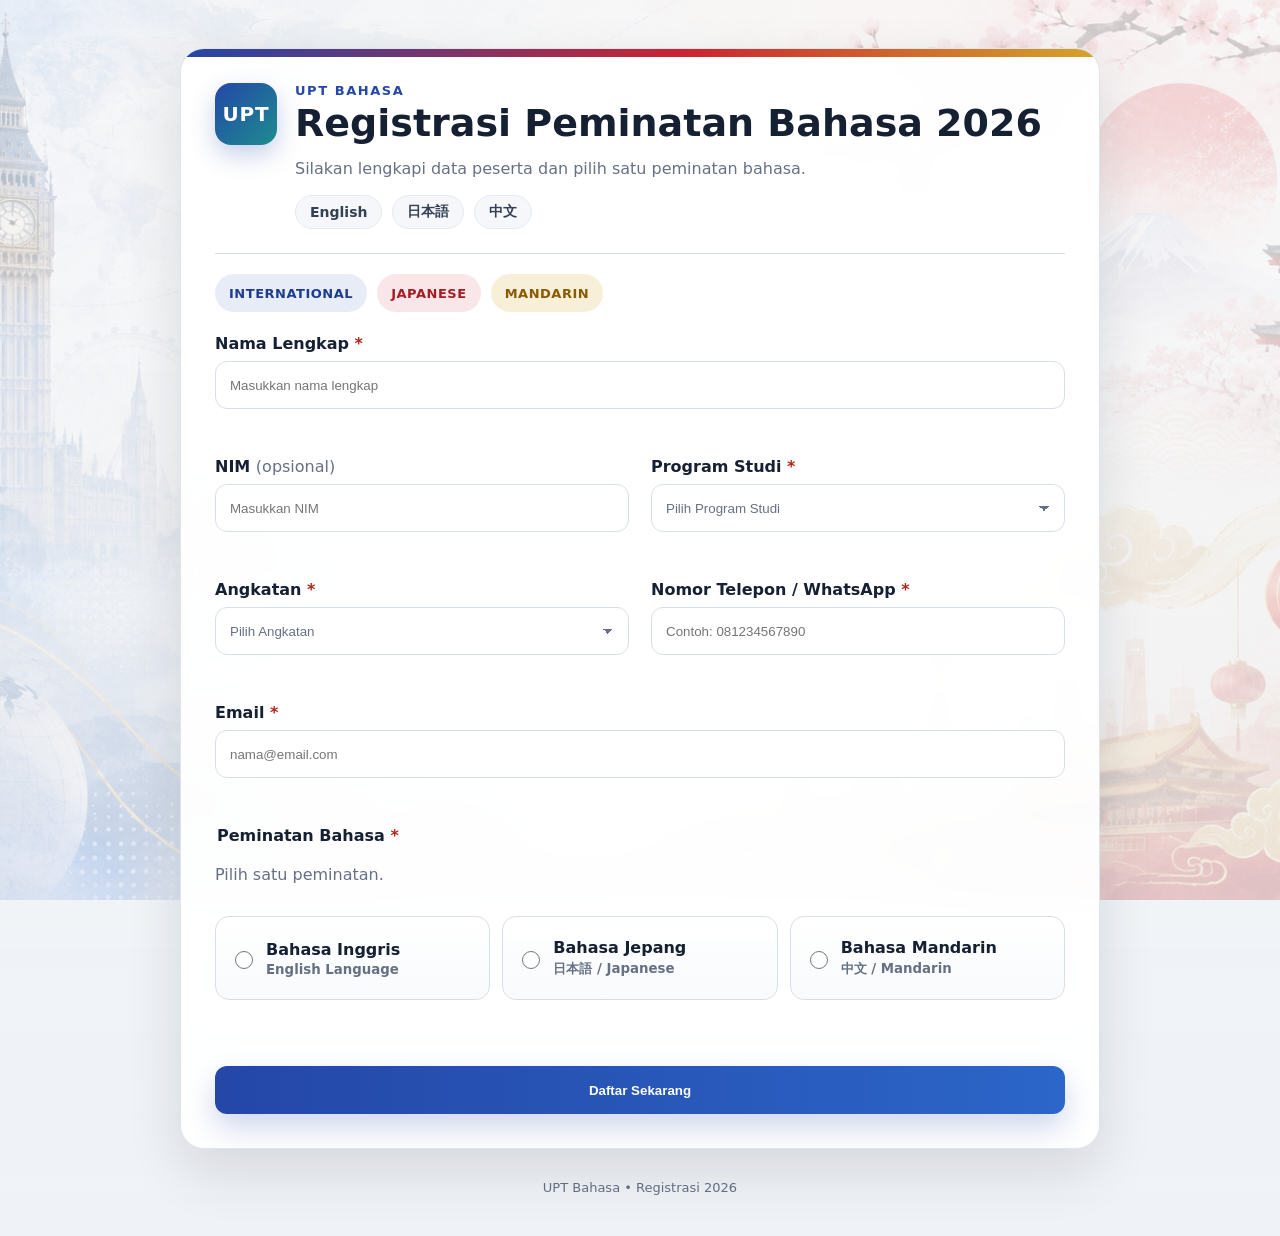
==== index.html @ 2e0dcf99 "Initial release: GLC UBP Karawang registration" ====
<!DOCTYPE html>
<html lang="id">
<head>
  <meta charset="UTF-8">
  <meta name="viewport" content="width=device-width, initial-scale=1.0">
  <meta name="description" content="Form Registrasi Peminatan Bahasa UPT Bahasa 2026">
  <title>Registrasi Peminatan Bahasa | UPT Bahasa 2026</title>
  <link rel="stylesheet" href="assets/css/style.css">
</head>
<body>
<main class="page-shell">
    <section class="registration-card">
      <header class="card-header">
        <div class="brand-mark">UPT</div>
        <div class="header-copy">
          <p class="eyebrow">UPT Bahasa</p>
          <h1>Registrasi Peminatan Bahasa 2026</h1>
          <p class="subtitle">
            Silakan lengkapi data peserta dan pilih satu peminatan bahasa.
          </p>

          <div class="culture-tags" aria-label="Pilihan bahasa">
            <span>English</span>
            <span>日本語</span>
            <span>中文</span>
          </div>
        </div>
      </header>

      <div class="hero-banner" aria-hidden="true">
        <div class="hero-pill hero-pill-blue">International</div>
        <div class="hero-pill hero-pill-red">Japanese</div>
        <div class="hero-pill hero-pill-gold">Mandarin</div>
      </div>

      <form id="registrationForm" novalidate>
        <div class="form-grid">
          <div class="form-group full">
            <label for="nama">Nama Lengkap <span class="required">*</span></label>
            <input
              type="text"
              id="nama"
              name="nama"
              autocomplete="name"
              placeholder="Masukkan nama lengkap"
              required
            >
            <small class="error-text" data-error-for="nama"></small>
          </div>

          <div class="form-group">
            <label for="nim">NIM <span class="optional">(opsional)</span></label>
            <input
              type="text"
              id="nim"
              name="nim"
              inputmode="numeric"
              autocomplete="off"
              placeholder="Masukkan NIM"
            >
            <small class="error-text" data-error-for="nim"></small>
          </div>

          <div class="form-group">
            <label for="prodi">Program Studi <span class="required">*</span></label>
            <select id="prodi" name="prodi" required>
              <option value="" selected disabled>Pilih Program Studi</option>
              <option value="Teknik Informatika">Teknik Informatika</option>
              <option value="Sistem Informasi">Sistem Informasi</option>
              <option value="Ilmu Hukum">Ilmu Hukum</option>
              <option value="Teknik Industri">Teknik Industri</option>
              <option value="Teknik Mesin">Teknik Mesin</option>
              <option value="Manajemen">Manajemen</option>
              <option value="Akuntansi">Akuntansi</option>
              <option value="Pendidikan Guru Sekolah Dasar">Pendidikan Guru Sekolah Dasar</option>
              <option value="Pendidikan Pancasila dan Kewarganegaraan">Pendidikan Pancasila dan Kewarganegaraan</option>
              <option value="Pendidikan Agama Islam">Pendidikan Agama Islam</option>
              <option value="Psikologi">Psikologi</option>
              <option value="Farmasi">Farmasi</option>
            </select>
            <small class="error-text" data-error-for="prodi"></small>
          </div>

          <div class="form-group">
            <label for="angkatan">Angkatan <span class="required">*</span></label>
            <select id="angkatan" name="angkatan" required>
              <option value="" selected disabled>Pilih Angkatan</option>
              <option value="2022">2022</option>
              <option value="2023">2023</option>
              <option value="2024">2024</option>
              <option value="2025">2025</option>
              <option value="2026">2026</option>
            </select>
            <small class="error-text" data-error-for="angkatan"></small>
          </div>

          <div class="form-group">
            <label for="telepon">Nomor Telepon / WhatsApp <span class="required">*</span></label>
            <input
              type="tel"
              id="telepon"
              name="telepon"
              autocomplete="tel"
              placeholder="Contoh: 081234567890"
              required
            >
            <small class="error-text" data-error-for="telepon"></small>
          </div>

          <div class="form-group full">
            <label for="email">Email <span class="required">*</span></label>
            <input
              type="email"
              id="email"
              name="email"
              autocomplete="email"
              placeholder="nama@email.com"
              required
            >
            <div id="campusEmailNote" class="campus-note" hidden>
              Untuk peserta angkatan 2022–2025, mohon menggunakan email kampus apabila tersedia. Ketentuan ini tidak memblokir registrasi.
            </div>
            <small class="error-text" data-error-for="email"></small>
          </div>

          <fieldset class="form-group full language-fieldset">
            <legend>Peminatan Bahasa <span class="required">*</span></legend>
            <p class="helper-text">Pilih satu peminatan.</p>

            <div class="language-options">
              <label class="language-option">
                <input type="radio" name="peminatan" value="Bahasa Inggris">
                <span>
                  <strong>Bahasa Inggris</strong>
                  <small>English Language</small>
                </span>
              </label>

              <label class="language-option">
                <input type="radio" name="peminatan" value="Bahasa Jepang">
                <span>
                  <strong>Bahasa Jepang</strong>
                  <small>日本語 / Japanese</small>
                </span>
              </label>

              <label class="language-option">
                <input type="radio" name="peminatan" value="Bahasa Mandarin">
                <span>
                  <strong>Bahasa Mandarin</strong>
                  <small>中文 / Mandarin</small>
                </span>
              </label>
            </div>

            <small class="error-text" data-error-for="peminatan"></small>
          </fieldset>
        </div>

        <div id="formMessage" class="form-message" role="status" aria-live="polite"></div>

        <button type="submit" id="submitButton" class="primary-button">
          Daftar Sekarang
        </button>
      </form>
    </section>

    <footer class="page-footer">
      <p>UPT Bahasa • Registrasi 2026</p>
    </footer>
  </main>

  <div id="successModal" class="modal-backdrop" hidden>
    <div class="modal-card" role="dialog" aria-modal="true" aria-labelledby="successTitle">
      <div class="success-icon">✓</div>
      <h2 id="successTitle">Registrasi Berhasil</h2>
      <p>
        Data registrasi Anda telah berhasil disimpan. Simpan ID registrasi berikut apabila diperlukan.
      </p>

      <dl class="summary-list">
        <div>
          <dt>ID Registrasi</dt>
          <dd id="summaryRegistrationId">-</dd>
        </div>
        <div>
          <dt>Nama</dt>
          <dd id="summaryNama">-</dd>
        </div>
        <div>
          <dt>Angkatan</dt>
          <dd id="summaryAngkatan">-</dd>
        </div>
        <div>
          <dt>Peminatan</dt>
          <dd id="summaryPeminatan">-</dd>
        </div>
      </dl>

      <button type="button" id="closeModalButton" class="secondary-button">Tutup</button>
    </div>
  </div>

  <script src="assets/js/config.js"></script>
  <script src="assets/js/validation.js"></script>
  <script src="assets/js/api.js"></script>
  <script src="assets/js/main.js"></script>
</body>
</html>
---- assets/css/style.css ----
:root {
  --bg: #f4f6f8;
  --surface: rgba(255, 255, 255, 0.94);
  --surface-soft: #f8fafc;
  --text: #162033;
  --muted: #667085;
  --border: #d8dee8;
  --primary: #2447a8;
  --primary-dark: #18357f;
  --danger: #b42318;
  --danger-soft: #fff1f0;
  --success: #067647;
  --success-soft: #ecfdf3;
  --warning: #8a4b08;
  --warning-soft: #fff7e8;
  --shadow: 0 22px 55px rgba(16, 24, 40, 0.12);
}

* {
  box-sizing: border-box;
}

html {
  font-family: Inter, ui-sans-serif, system-ui, -apple-system, BlinkMacSystemFont, "Segoe UI", sans-serif;
  color: var(--text);
  background: var(--bg);
}

body {
  position: relative;
  margin: 0;
  min-height: 100vh;
  overflow-x: hidden;
  background:
    linear-gradient(rgba(247, 249, 252, 0.72), rgba(237, 241, 246, 0.78)),
    url("../images/background-upt-bahasa-cultural.png") center top / cover no-repeat fixed;
}

.bg-decor,
.bg-grid {
  position: fixed;
  inset: auto;
  pointer-events: none;
  z-index: 0;
}

.bg-japan {
  top: 72px;
  left: -120px;
  width: 360px;
  height: 360px;
  border-radius: 50%;
  background:
    radial-gradient(circle at 50% 50%, rgba(193, 18, 31, 0.15) 0 26%, transparent 27%),
    radial-gradient(circle at 40% 40%, rgba(255, 183, 197, 0.42) 0 6px, transparent 7px),
    radial-gradient(circle at 60% 28%, rgba(255, 183, 197, 0.42) 0 7px, transparent 8px),
    radial-gradient(circle at 67% 45%, rgba(255, 183, 197, 0.35) 0 5px, transparent 6px),
    radial-gradient(circle at 30% 65%, rgba(255, 183, 197, 0.3) 0 7px, transparent 8px),
    linear-gradient(180deg, rgba(230, 236, 245, 0.55), rgba(230, 236, 245, 0.02));
  filter: blur(0.2px);
}

.bg-uk {
  top: 110px;
  right: -90px;
  width: 320px;
  height: 240px;
  border-radius: 26px;
  background:
    linear-gradient(0deg, rgba(255,255,255,0.42), rgba(255,255,255,0.42)),
    linear-gradient(90deg, transparent 42%, rgba(20, 52, 153, 0.16) 42% 58%, transparent 58%),
    linear-gradient(transparent 42%, rgba(20, 52, 153, 0.16) 42% 58%, transparent 58%),
    linear-gradient(90deg, transparent 46%, rgba(200, 16, 46, 0.18) 46% 54%, transparent 54%),
    linear-gradient(transparent 46%, rgba(200, 16, 46, 0.18) 46% 54%, transparent 54%);
  transform: rotate(-10deg);
  opacity: 0.95;
}

.bg-mandarin {
  right: 40px;
  bottom: 90px;
  width: 270px;
  height: 270px;
  border-radius: 50%;
  background:
    radial-gradient(circle at 50% 30%, rgba(255, 202, 40, 0.28) 0 16%, transparent 17%),
    radial-gradient(circle at 50% 50%, rgba(176, 0, 32, 0.12) 0 51%, transparent 52%),
    radial-gradient(circle at 50% 75%, rgba(255, 202, 40, 0.22) 0 10%, transparent 11%),
    linear-gradient(180deg, rgba(176, 0, 32, 0.04), rgba(176, 0, 32, 0.16));
  box-shadow:
    inset 0 0 0 2px rgba(255, 202, 40, 0.18),
    0 18px 60px rgba(176, 0, 32, 0.08);
}

.bg-grid {
  inset: 0;
  background-image:
    linear-gradient(rgba(22, 32, 51, 0.03) 1px, transparent 1px),
    linear-gradient(90deg, rgba(22, 32, 51, 0.03) 1px, transparent 1px);
  background-size: 28px 28px;
  mask-image: linear-gradient(180deg, rgba(0,0,0,0.18), transparent 85%);
}

.page-shell {
  position: relative;
  z-index: 1;
  width: min(100% - 32px, 920px);
  margin: 0 auto;
  padding: 48px 0 28px;
}

.registration-card {
  position: relative;
  overflow: hidden;
  background: var(--surface);
  border: 1px solid rgba(216, 222, 232, 0.82);
  border-radius: 24px;
  padding: 34px;
  box-shadow: var(--shadow);
  backdrop-filter: blur(10px);
}

.registration-card::before {
  content: "";
  position: absolute;
  inset: 0 0 auto 0;
  height: 8px;
  background: linear-gradient(90deg, #2246a7 0%, #cb2431 55%, #d4a528 100%);
}

.card-header {
  display: flex;
  gap: 18px;
  align-items: flex-start;
  padding-bottom: 24px;
  margin-bottom: 20px;
  border-bottom: 1px solid var(--border);
}

.brand-mark {
  flex: 0 0 auto;
  width: 62px;
  height: 62px;
  border-radius: 16px;
  display: grid;
  place-items: center;
  background: linear-gradient(135deg, #2447a8, #1d8c8f);
  color: white;
  font-size: 20px;
  font-weight: 800;
  letter-spacing: 0.04em;
  box-shadow: 0 10px 24px rgba(36, 71, 168, 0.25);
}

.header-copy {
  flex: 1 1 auto;
}

.eyebrow {
  margin: 0 0 4px;
  color: var(--primary);
  font-size: 13px;
  font-weight: 800;
  text-transform: uppercase;
  letter-spacing: 0.12em;
}

h1 {
  margin: 0;
  font-size: clamp(26px, 4vw, 38px);
  line-height: 1.15;
}

.subtitle {
  margin: 10px 0 0;
  color: var(--muted);
  line-height: 1.6;
}

.culture-tags {
  display: flex;
  flex-wrap: wrap;
  gap: 10px;
  margin-top: 14px;
}

.culture-tags span {
  display: inline-flex;
  align-items: center;
  min-height: 34px;
  padding: 0 14px;
  border-radius: 999px;
  background: #f5f7fb;
  border: 1px solid #e4e9f2;
  color: #344054;
  font-size: 14px;
  font-weight: 700;
}

.hero-banner {
  display: flex;
  flex-wrap: wrap;
  gap: 10px;
  padding: 0 0 22px;
}

.hero-pill {
  min-height: 38px;
  display: inline-flex;
  align-items: center;
  padding: 0 14px;
  border-radius: 999px;
  font-size: 13px;
  font-weight: 800;
  letter-spacing: 0.04em;
  text-transform: uppercase;
}

.hero-pill-blue {
  color: #1d3d8f;
  background: rgba(36, 71, 168, 0.1);
}

.hero-pill-red {
  color: #a61d24;
  background: rgba(193, 18, 31, 0.1);
}

.hero-pill-gold {
  color: #8a5a00;
  background: rgba(212, 165, 40, 0.18);
}

.form-grid {
  display: grid;
  grid-template-columns: repeat(2, minmax(0, 1fr));
  gap: 22px;
}

.form-group {
  display: flex;
  flex-direction: column;
  gap: 8px;
  min-width: 0;
}

.form-group.full {
  grid-column: 1 / -1;
}

label,
legend {
  font-weight: 700;
}

.required {
  color: var(--danger);
}

.optional {
  font-weight: 500;
  color: var(--muted);
}

input[type="text"],
input[type="number"],
input[type="tel"],
input[type="email"],
select {
  width: 100%;
  min-height: 48px;
  border: 1px solid var(--border);
  border-radius: 12px;
  padding: 0 14px;
  outline: none;
  background: rgba(255, 255, 255, 0.92);
  color: var(--text);
  transition: border-color 0.18s ease, box-shadow 0.18s ease;
}

input:focus,
select:focus {
  border-color: var(--primary);
  box-shadow: 0 0 0 4px rgba(36, 71, 168, 0.1);
}

input[aria-invalid="true"],
select[aria-invalid="true"] {
  border-color: var(--danger);
}

select {
  appearance: none;
  cursor: pointer;
  padding-right: 42px;
  background-image:
    linear-gradient(45deg, transparent 50%, #667085 50%),
    linear-gradient(135deg, #667085 50%, transparent 50%);
  background-position:
    calc(100% - 20px) 21px,
    calc(100% - 15px) 21px;
  background-size: 5px 5px, 5px 5px;
  background-repeat: no-repeat;
}

select:invalid {
  color: var(--muted);
}

select option {
  color: var(--text);
}

.helper-text {
  color: var(--muted);
  line-height: 1.45;
}

.error-text {
  min-height: 18px;
  color: var(--danger);
  font-size: 13px;
}

.campus-note {
  border: 1px solid #f3d39a;
  background: var(--warning-soft);
  color: var(--warning);
  border-radius: 10px;
  padding: 10px 12px;
  font-size: 14px;
  line-height: 1.5;
}

.language-fieldset {
  margin: 0;
  padding: 0;
  border: 0;
}

.language-fieldset legend {
  margin-bottom: 2px;
}

.language-options {
  display: grid;
  grid-template-columns: repeat(3, minmax(0, 1fr));
  gap: 12px;
  margin-top: 6px;
}

.language-option {
  position: relative;
  display: flex;
  gap: 10px;
  align-items: center;
  min-height: 84px;
  padding: 14px;
  border: 1px solid var(--border);
  border-radius: 14px;
  cursor: pointer;
  background:
    linear-gradient(180deg, rgba(255,255,255,0.88), rgba(248,250,252,0.95));
  transition: border-color 0.18s ease, background 0.18s ease, transform 0.18s ease, box-shadow 0.18s ease;
}

.language-option:hover {
  border-color: #9db0df;
  transform: translateY(-1px);
  box-shadow: 0 10px 24px rgba(16, 24, 40, 0.06);
}

.language-option:has(input:checked) {
  border-color: var(--primary);
  background: #eef3ff;
}

.language-option input {
  width: 18px;
  height: 18px;
  accent-color: var(--primary);
}

.language-option span {
  display: grid;
  gap: 3px;
}

.language-option small {
  color: var(--muted);
}

.form-message {
  margin-top: 22px;
  border-radius: 12px;
  padding: 0;
  line-height: 1.5;
}

.form-message.error,
.form-message.success {
  padding: 12px 14px;
}

.form-message.error {
  color: var(--danger);
  background: var(--danger-soft);
}

.form-message.success {
  color: var(--success);
  background: var(--success-soft);
}

.primary-button,
.secondary-button {
  min-height: 48px;
  border: 0;
  border-radius: 12px;
  padding: 0 20px;
  font-weight: 800;
  cursor: pointer;
}

.primary-button {
  width: 100%;
  margin-top: 18px;
  color: white;
  background: linear-gradient(90deg, #2447a8, #2b66c8);
  box-shadow: 0 14px 30px rgba(36, 71, 168, 0.22);
}

.primary-button:hover {
  background: linear-gradient(90deg, #18357f, #2557ad);
}

.primary-button:disabled {
  opacity: 0.7;
  cursor: wait;
}

.secondary-button {
  width: 100%;
  color: var(--primary);
  background: #eef3ff;
}

.page-footer {
  color: var(--muted);
  text-align: center;
  font-size: 13px;
  padding: 18px 0 0;
}

.modal-backdrop {
  position: fixed;
  inset: 0;
  z-index: 50;
  display: grid;
  place-items: center;
  padding: 24px;
  background: rgba(16, 24, 40, 0.58);
}

.modal-backdrop[hidden] {
  display: none;
}

.modal-card {
  width: min(100%, 460px);
  background: white;
  border-radius: 22px;
  padding: 30px;
  box-shadow: var(--shadow);
}

.success-icon {
  width: 54px;
  height: 54px;
  display: grid;
  place-items: center;
  border-radius: 50%;
  margin-bottom: 18px;
  background: var(--success-soft);
  color: var(--success);
  font-size: 28px;
  font-weight: 900;
}

.modal-card h2 {
  margin: 0 0 8px;
}

.modal-card p {
  margin: 0;
  color: var(--muted);
  line-height: 1.6;
}

.summary-list {
  margin: 22px 0;
  border-top: 1px solid var(--border);
  border-bottom: 1px solid var(--border);
}

.summary-list > div {
  display: flex;
  justify-content: space-between;
  gap: 18px;
  padding: 12px 0;
}

.summary-list > div + div {
  border-top: 1px solid var(--border);
}

.summary-list dt {
  color: var(--muted);
}

.summary-list dd {
  margin: 0;
  font-weight: 800;
  text-align: right;
}

@media (max-width: 720px) {
  .page-shell {
    width: min(100% - 20px, 920px);
    padding-top: 20px;
  }

  .registration-card {
    padding: 22px 18px;
    border-radius: 18px;
  }

  .card-header {
    flex-direction: column;
  }

  .form-grid {
    grid-template-columns: 1fr;
  }

  .form-group.full {
    grid-column: auto;
  }

  .language-options {
    grid-template-columns: 1fr;
  }

  .bg-japan,
  .bg-uk,
  .bg-mandarin {
    opacity: 0.6;
    transform: scale(0.8);
  }

  .bg-japan {
    left: -150px;
    top: 10px;
  }

  .bg-uk {
    right: -120px;
    top: 120px;
  }

  .bg-mandarin {
    right: -40px;
    bottom: 40px;
  }
}


/* Background v5: ilustrasi budaya sebagai layer utama. */
.bg-decor,
.bg-grid {
  display: none !important;
}

@media (max-width: 720px) {
  body {
    background:
      linear-gradient(rgba(247, 249, 252, 0.80), rgba(237, 241, 246, 0.84)),
      url("../images/background-upt-bahasa-cultural.png") center top / cover no-repeat;
  }
}
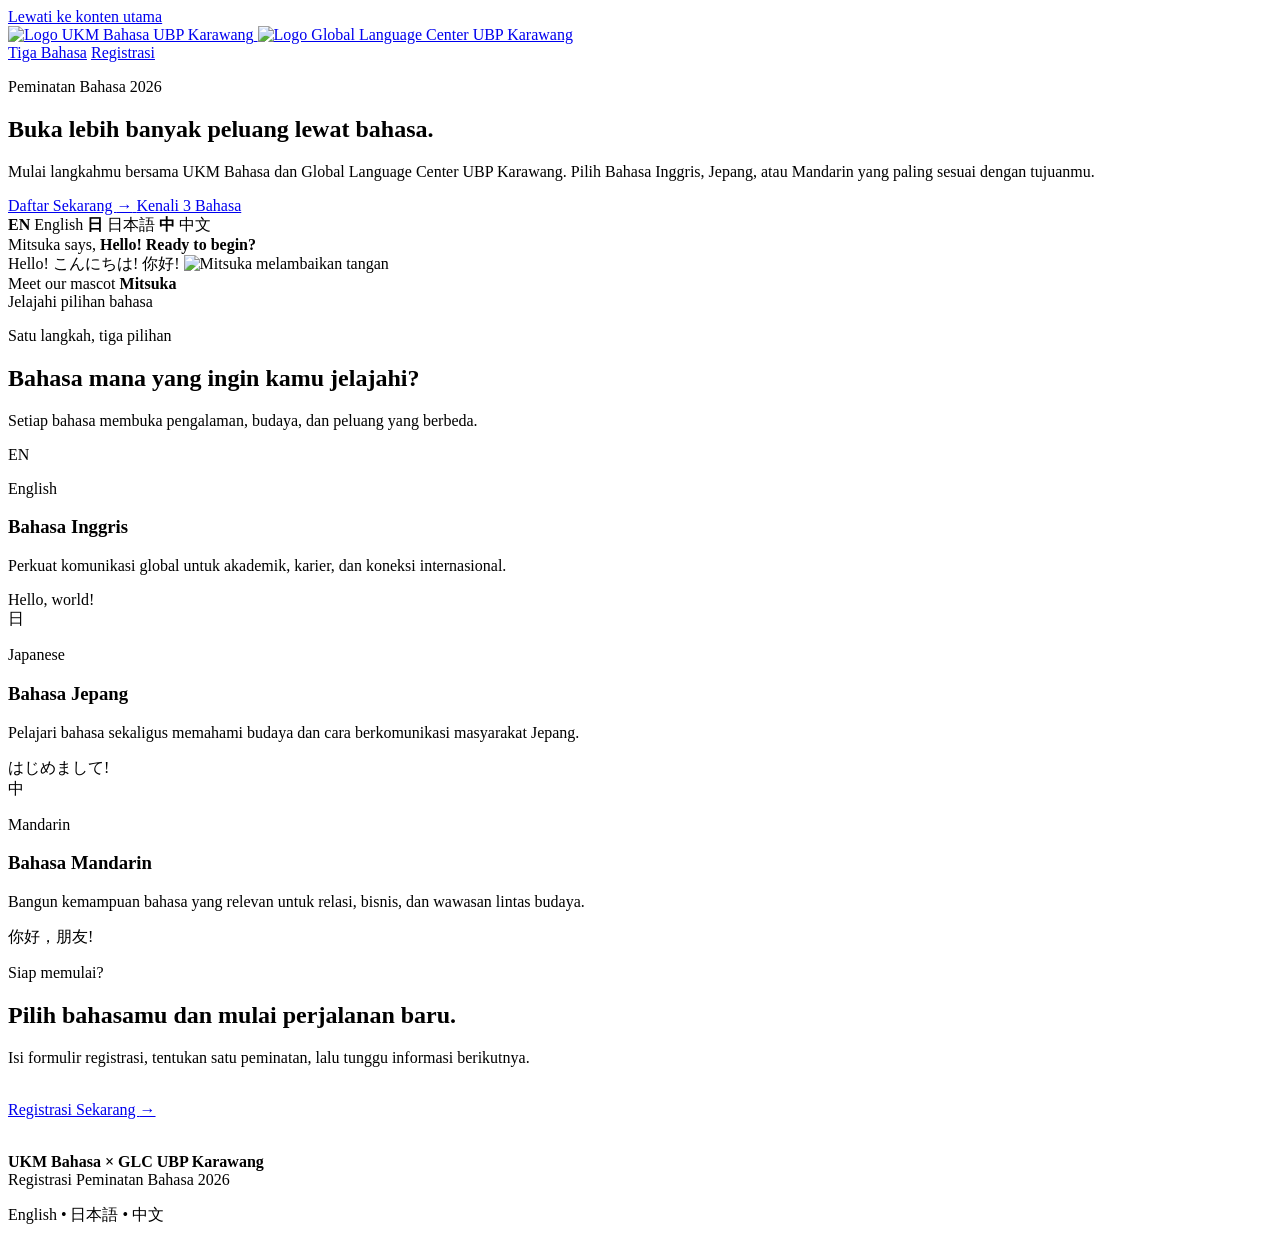
==== commit e92a2c7a: "Update index.html" ====
--- a/index.html
+++ b/index.html
@@ -3,207 +3,144 @@
 <head>
   <meta charset="UTF-8">
   <meta name="viewport" content="width=device-width, initial-scale=1.0">
-  <meta name="description" content="Form Registrasi Peminatan Bahasa UPT Bahasa 2026">
-  <title>Registrasi Peminatan Bahasa | UPT Bahasa 2026</title>
-  <link rel="stylesheet" href="assets/css/style.css">
+  <meta name="description" content="Pendaftaran peminatan Bahasa Inggris, Jepang, dan Mandarin bersama UKM Bahasa dan Global Language Center UBP Karawang.">
+  <meta name="theme-color" content="#173f92">
+  <title>GLC UBP Karawang | Jelajahi Dunia Lewat Bahasa</title>
+  <link rel="stylesheet" href="assets/css/landing.css">
 </head>
 <body>
-<main class="page-shell">
-    <section class="registration-card">
-      <header class="card-header">
-        <div class="brand-mark">UPT</div>
-        <div class="header-copy">
-          <p class="eyebrow">UPT Bahasa</p>
-          <h1>Registrasi Peminatan Bahasa 2026</h1>
-          <p class="subtitle">
-            Silakan lengkapi data peserta dan pilih satu peminatan bahasa.
-          </p>
+  <a class="skip-link" href="#mainContent">Lewati ke konten utama</a>
 
-          <div class="culture-tags" aria-label="Pilihan bahasa">
-            <span>English</span>
-            <span>日本語</span>
-            <span>中文</span>
+  <header class="site-header">
+    <a class="brand-lockup" href="index.html" aria-label="Beranda UKM Bahasa dan GLC UBP Karawang">
+      <img class="brand-logo brand-logo-ukm" src="assets/images/logo-ukm-bahasa.png" alt="Logo UKM Bahasa UBP Karawang">
+      <span class="brand-divider" aria-hidden="true"></span>
+      <img class="brand-logo brand-logo-glc" src="assets/images/logo-glc-ubp-karawang.png" alt="Logo Global Language Center UBP Karawang">
+    </a>
+
+    <nav class="site-nav" aria-label="Navigasi utama">
+      <a href="#bahasa">Tiga Bahasa</a>
+      <a class="nav-cta" href="registrasi.html">Registrasi</a>
+    </nav>
+  </header>
+
+  <main id="mainContent">
+    <section class="hero" aria-labelledby="heroTitle">
+      <div class="hero-copy reveal is-visible">
+        <p class="eyebrow">
+          <span class="eyebrow-dot" aria-hidden="true"></span>
+          Peminatan Bahasa 2026
+        </p>
+
+        <h1 id="heroTitle">
+          Buka lebih banyak peluang lewat <span>bahasa.</span>
+        </h1>
+
+        <p class="hero-description">
+          Mulai langkahmu bersama UKM Bahasa dan Global Language Center UBP Karawang.
+          Pilih Bahasa Inggris, Jepang, atau Mandarin yang paling sesuai dengan tujuanmu.
+        </p>
+
+        <div class="hero-actions">
+          <a class="button button-primary" href="registrasi.html">
+            Daftar Sekarang
+            <span aria-hidden="true">→</span>
+          </a>
+          <a class="button button-secondary" href="#bahasa">Kenali 3 Bahasa</a>
+        </div>
+
+        <div class="language-line" aria-label="Bahasa yang tersedia">
+          <span><b>EN</b> English</span>
+          <span><b>日</b> 日本語</span>
+          <span><b>中</b> 中文</span>
+        </div>
+      </div>
+
+      <div class="mascot-column reveal is-visible" aria-label="Mitsuka, maskot UKM Bahasa">
+        <div class="speech-card" aria-live="polite">
+          <span class="speech-kicker">Mitsuka says,</span>
+          <strong id="mascotGreeting">Hello! Ready to begin?</strong>
+        </div>
+
+        <div class="mascot-stage">
+          <div class="mascot-halo" aria-hidden="true"></div>
+          <span class="floating-word floating-word-en" aria-hidden="true">Hello!</span>
+          <span class="floating-word floating-word-jp" aria-hidden="true">こんにちは!</span>
+          <span class="floating-word floating-word-cn" aria-hidden="true">你好!</span>
+          <img class="mascot-image" src="assets/images/mitsuka-wave.png" alt="Mitsuka melambaikan tangan">
+          <div class="mascot-name">
+            <span>Meet our mascot</span>
+            <strong>Mitsuka</strong>
           </div>
         </div>
-      </header>
+      </div>
+    </section>
 
-      <div class="hero-banner" aria-hidden="true">
-        <div class="hero-pill hero-pill-blue">International</div>
-        <div class="hero-pill hero-pill-red">Japanese</div>
-        <div class="hero-pill hero-pill-gold">Mandarin</div>
+    <div class="scroll-hint" aria-hidden="true">
+      <span></span>
+      Jelajahi pilihan bahasa
+    </div>
+
+    <section class="language-section" id="bahasa" aria-labelledby="languageTitle">
+      <div class="section-heading reveal">
+        <p class="section-kicker">Satu langkah, tiga pilihan</p>
+        <h2 id="languageTitle">Bahasa mana yang ingin kamu jelajahi?</h2>
+        <p>Setiap bahasa membuka pengalaman, budaya, dan peluang yang berbeda.</p>
       </div>
 
-      <form id="registrationForm" novalidate>
-        <div class="form-grid">
-          <div class="form-group full">
-            <label for="nama">Nama Lengkap <span class="required">*</span></label>
-            <input
-              type="text"
-              id="nama"
-              name="nama"
-              autocomplete="name"
-              placeholder="Masukkan nama lengkap"
-              required
-            >
-            <small class="error-text" data-error-for="nama"></small>
-          </div>
+      <div class="language-grid">
+        <article class="language-card card-english reveal">
+          <div class="language-icon" aria-hidden="true">EN</div>
+          <p class="card-label">English</p>
+          <h3>Bahasa Inggris</h3>
+          <p>Perkuat komunikasi global untuk akademik, karier, dan koneksi internasional.</p>
+          <span class="card-script">Hello, world!</span>
+        </article>
 
-          <div class="form-group">
-            <label for="nim">NIM <span class="optional">(opsional)</span></label>
-            <input
-              type="text"
-              id="nim"
-              name="nim"
-              inputmode="numeric"
-              autocomplete="off"
-              placeholder="Masukkan NIM"
-            >
-            <small class="error-text" data-error-for="nim"></small>
-          </div>
+        <article class="language-card card-japanese reveal">
+          <div class="language-icon" aria-hidden="true">日</div>
+          <p class="card-label">Japanese</p>
+          <h3>Bahasa Jepang</h3>
+          <p>Pelajari bahasa sekaligus memahami budaya dan cara berkomunikasi masyarakat Jepang.</p>
+          <span class="card-script" lang="ja">はじめまして!</span>
+        </article>
 
-          <div class="form-group">
-            <label for="prodi">Program Studi <span class="required">*</span></label>
-            <select id="prodi" name="prodi" required>
-              <option value="" selected disabled>Pilih Program Studi</option>
-              <option value="Teknik Informatika">Teknik Informatika</option>
-              <option value="Sistem Informasi">Sistem Informasi</option>
-              <option value="Ilmu Hukum">Ilmu Hukum</option>
-              <option value="Teknik Industri">Teknik Industri</option>
-              <option value="Teknik Mesin">Teknik Mesin</option>
-              <option value="Manajemen">Manajemen</option>
-              <option value="Akuntansi">Akuntansi</option>
-              <option value="Pendidikan Guru Sekolah Dasar">Pendidikan Guru Sekolah Dasar</option>
-              <option value="Pendidikan Pancasila dan Kewarganegaraan">Pendidikan Pancasila dan Kewarganegaraan</option>
-              <option value="Pendidikan Agama Islam">Pendidikan Agama Islam</option>
-              <option value="Psikologi">Psikologi</option>
-              <option value="Farmasi">Farmasi</option>
-            </select>
-            <small class="error-text" data-error-for="prodi"></small>
-          </div>
-
-          <div class="form-group">
-            <label for="angkatan">Angkatan <span class="required">*</span></label>
-            <select id="angkatan" name="angkatan" required>
-              <option value="" selected disabled>Pilih Angkatan</option>
-              <option value="2022">2022</option>
-              <option value="2023">2023</option>
-              <option value="2024">2024</option>
-              <option value="2025">2025</option>
-              <option value="2026">2026</option>
-            </select>
-            <small class="error-text" data-error-for="angkatan"></small>
-          </div>
-
-          <div class="form-group">
-            <label for="telepon">Nomor Telepon / WhatsApp <span class="required">*</span></label>
-            <input
-              type="tel"
-              id="telepon"
-              name="telepon"
-              autocomplete="tel"
-              placeholder="Contoh: 081234567890"
-              required
-            >
-            <small class="error-text" data-error-for="telepon"></small>
-          </div>
-
-          <div class="form-group full">
-            <label for="email">Email <span class="required">*</span></label>
-            <input
-              type="email"
-              id="email"
-              name="email"
-              autocomplete="email"
-              placeholder="nama@email.com"
-              required
-            >
-            <div id="campusEmailNote" class="campus-note" hidden>
-              Untuk peserta angkatan 2022–2025, mohon menggunakan email kampus apabila tersedia. Ketentuan ini tidak memblokir registrasi.
-            </div>
-            <small class="error-text" data-error-for="email"></small>
-          </div>
-
-          <fieldset class="form-group full language-fieldset">
-            <legend>Peminatan Bahasa <span class="required">*</span></legend>
-            <p class="helper-text">Pilih satu peminatan.</p>
-
-            <div class="language-options">
-              <label class="language-option">
-                <input type="radio" name="peminatan" value="Bahasa Inggris">
-                <span>
-                  <strong>Bahasa Inggris</strong>
-                  <small>English Language</small>
-                </span>
-              </label>
-
-              <label class="language-option">
-                <input type="radio" name="peminatan" value="Bahasa Jepang">
-                <span>
-                  <strong>Bahasa Jepang</strong>
-                  <small>日本語 / Japanese</small>
-                </span>
-              </label>
-
-              <label class="language-option">
-                <input type="radio" name="peminatan" value="Bahasa Mandarin">
-                <span>
-                  <strong>Bahasa Mandarin</strong>
-                  <small>中文 / Mandarin</small>
-                </span>
-              </label>
-            </div>
-
-            <small class="error-text" data-error-for="peminatan"></small>
-          </fieldset>
-        </div>
-
-        <div id="formMessage" class="form-message" role="status" aria-live="polite"></div>
-
-        <button type="submit" id="submitButton" class="primary-button">
-          Daftar Sekarang
-        </button>
-      </form>
+        <article class="language-card card-mandarin reveal">
+          <div class="language-icon" aria-hidden="true">中</div>
+          <p class="card-label">Mandarin</p>
+          <h3>Bahasa Mandarin</h3>
+          <p>Bangun kemampuan bahasa yang relevan untuk relasi, bisnis, dan wawasan lintas budaya.</p>
+          <span class="card-script" lang="zh">你好，朋友!</span>
+        </article>
+      </div>
     </section>
 
-    <footer class="page-footer">
-      <p>UPT Bahasa • Registrasi 2026</p>
-    </footer>
+    <section class="cta-panel reveal" aria-labelledby="ctaTitle">
+      <div class="cta-copy">
+        <p class="section-kicker">Siap memulai?</p>
+        <h2 id="ctaTitle">Pilih bahasamu dan mulai perjalanan baru.</h2>
+        <p>Isi formulir registrasi, tentukan satu peminatan, lalu tunggu informasi berikutnya.</p>
+      </div>
+
+      <div class="cta-mascot" aria-hidden="true">
+        <img src="assets/images/mitsuka-blue-cheer.png" alt="">
+      </div>
+
+      <a class="button button-light" href="registrasi.html">
+        Registrasi Sekarang
+        <span aria-hidden="true">→</span>
+      </a>
+    </section>
   </main>
 
-  <div id="successModal" class="modal-backdrop" hidden>
-    <div class="modal-card" role="dialog" aria-modal="true" aria-labelledby="successTitle">
-      <div class="success-icon">✓</div>
-      <h2 id="successTitle">Registrasi Berhasil</h2>
-      <p>
-        Data registrasi Anda telah berhasil disimpan. Simpan ID registrasi berikut apabila diperlukan.
-      </p>
+  <footer class="site-footer">
+    <div class="footer-brand">
+      <img src="assets/images/logo-ukm-bahasa.png" alt="" aria-hidden="true">
+      <p><strong>UKM Bahasa × GLC UBP Karawang</strong><br>Registrasi Peminatan Bahasa 2026</p>
+    </div>
+    <p>English • 日本語 • 中文</p>
+  </footer>
 
-      <dl class="summary-list">
-        <div>
-          <dt>ID Registrasi</dt>
-          <dd id="summaryRegistrationId">-</dd>
-        </div>
-        <div>
-          <dt>Nama</dt>
-          <dd id="summaryNama">-</dd>
-        </div>
-        <div>
-          <dt>Angkatan</dt>
-          <dd id="summaryAngkatan">-</dd>
-        </div>
-        <div>
-          <dt>Peminatan</dt>
-          <dd id="summaryPeminatan">-</dd>
-        </div>
-      </dl>
-
-      <button type="button" id="closeModalButton" class="secondary-button">Tutup</button>
-    </div>
-  </div>
-
-  <script src="assets/js/config.js"></script>
-  <script src="assets/js/validation.js"></script>
-  <script src="assets/js/api.js"></script>
-  <script src="assets/js/main.js"></script>
+  <script src="assets/js/landing.js"></script>
 </body>
 </html>
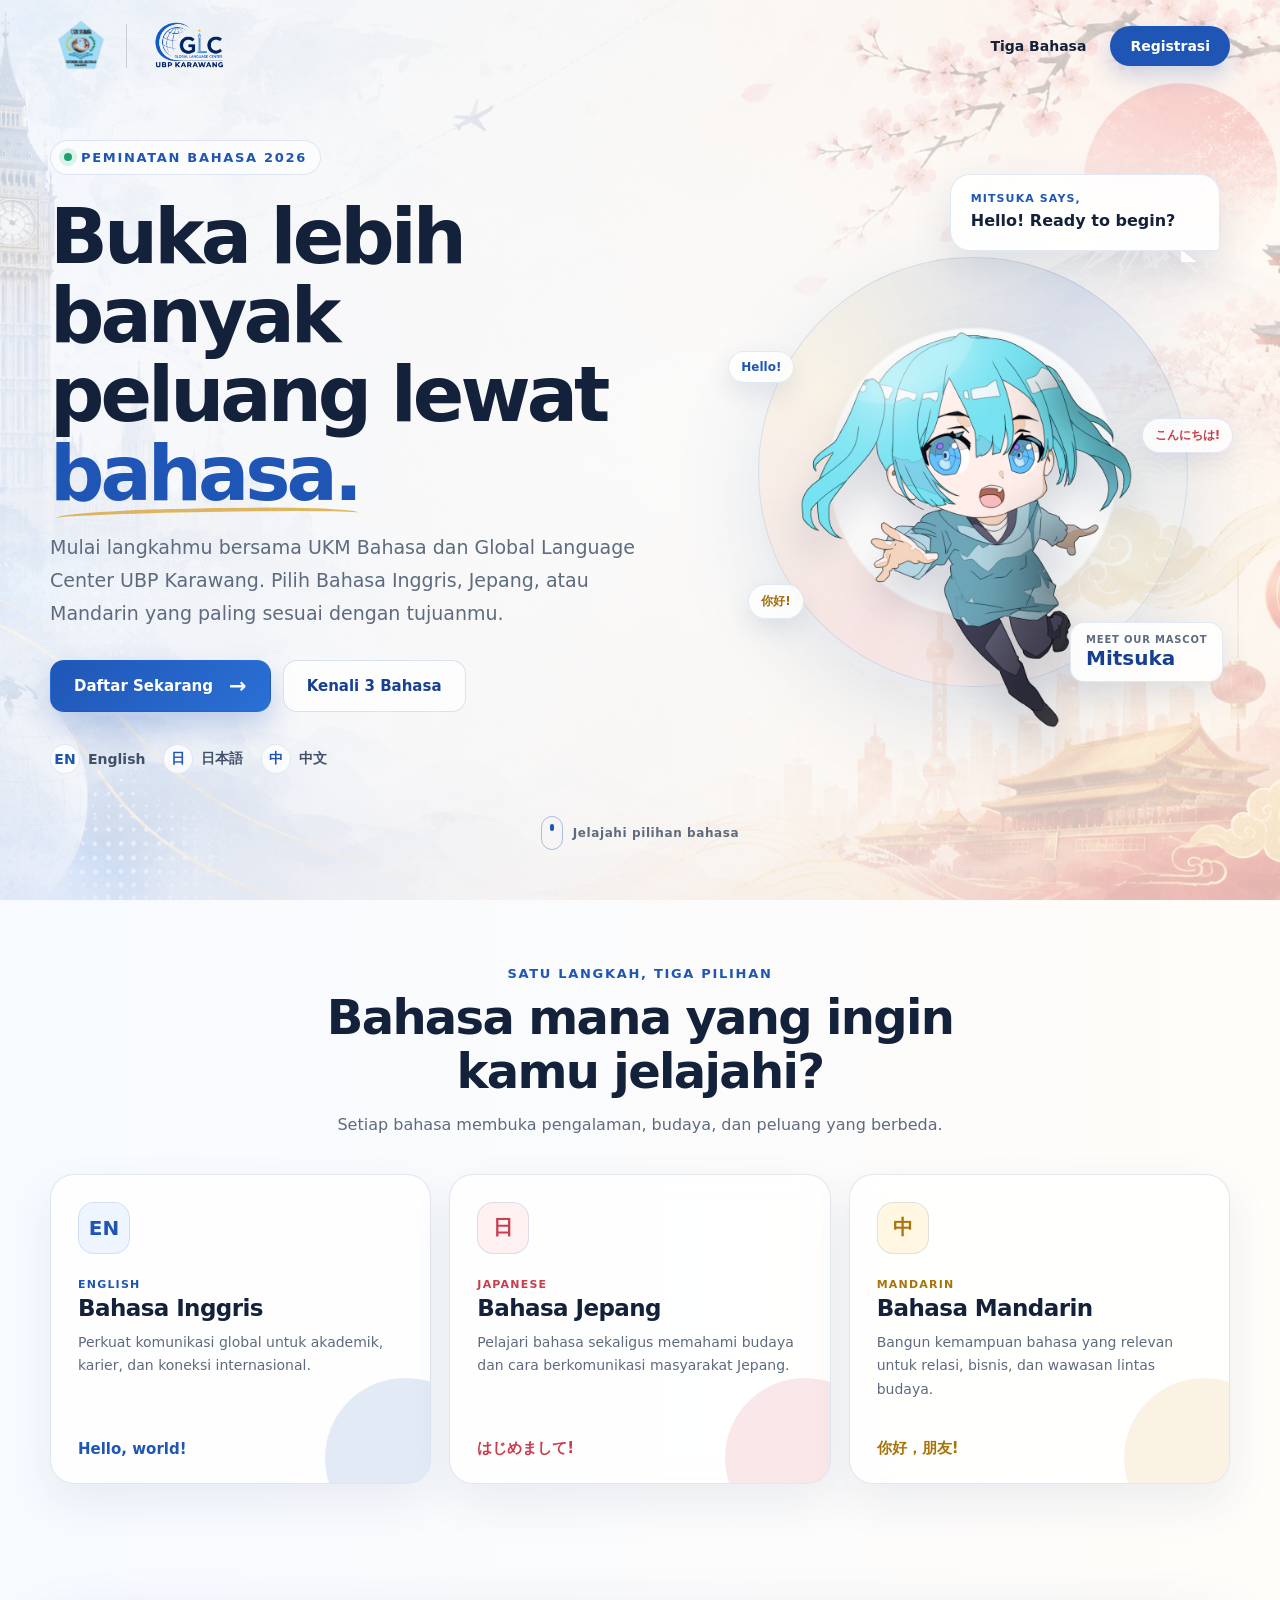
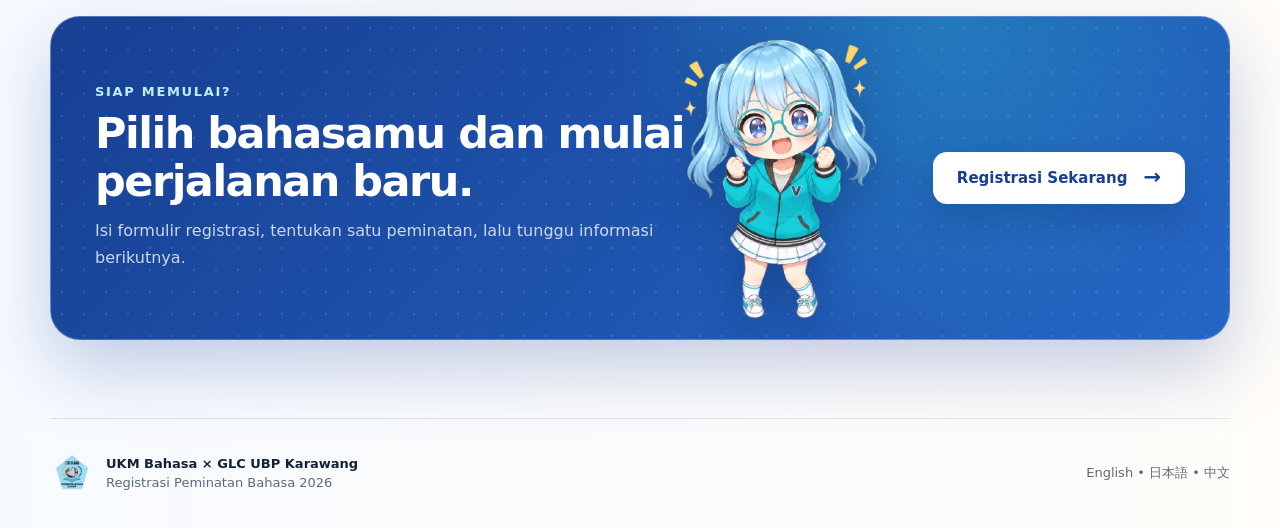
==== commit 8ed83cf9: "Update index.html" ====
--- a/index.html
+++ b/index.html
@@ -6,7 +6,7 @@
   <meta name="description" content="Pendaftaran peminatan Bahasa Inggris, Jepang, dan Mandarin bersama UKM Bahasa dan Global Language Center UBP Karawang.">
   <meta name="theme-color" content="#173f92">
   <title>GLC UBP Karawang | Jelajahi Dunia Lewat Bahasa</title>
-  <link rel="stylesheet" href="assets/css/landing.css">
+  <link rel="stylesheet" href="assets/css/landing.css?v=2">
 </head>
 <body>
   <a class="skip-link" href="#mainContent">Lewati ke konten utama</a>
--- a/assets/css/landing.css
+++ b/assets/css/landing.css
@@ -0,0 +1,1309 @@
+:root {
+  --ink: #13213a;
+  --muted: #5e6b7f;
+  --blue: #1f56b6;
+  --blue-dark: #173f92;
+  --cyan: #15a7bc;
+  --red: #c93c4c;
+  --gold: #d69f28;
+  --line: rgba(31, 68, 125, 0.13);
+  --shadow: 0 22px 60px rgba(31, 63, 111, 0.14);
+}
+
+* {
+  box-sizing: border-box;
+}
+
+html {
+  scroll-behavior: smooth;
+}
+
+body {
+  margin: 0;
+  min-width: 320px;
+  min-height: 100vh;
+  overflow-x: hidden;
+  color: var(--ink);
+  font-family: Inter, ui-sans-serif, system-ui, -apple-system, BlinkMacSystemFont, "Segoe UI", sans-serif;
+  background:
+    linear-gradient(90deg, rgba(245, 249, 255, 0.80), rgba(255, 251, 246, 0.68)),
+    url("../images/background-upt-bahasa-cultural.png") center top / cover fixed;
+}
+
+a {
+  color: inherit;
+  text-decoration: none;
+}
+
+img {
+  display: block;
+  max-width: 100%;
+}
+
+.skip-link {
+  position: fixed;
+  top: 12px;
+  left: 12px;
+  z-index: 100;
+  padding: 10px 14px;
+  border-radius: 10px;
+  color: #fff;
+  background: var(--blue-dark);
+  transform: translateY(-150%);
+  transition: transform 0.2s ease;
+}
+
+.skip-link:focus {
+  transform: translateY(0);
+}
+
+.site-header {
+  position: relative;
+  z-index: 10;
+  width: min(100% - 48px, 1180px);
+  min-height: 92px;
+  margin: 0 auto;
+  display: flex;
+  align-items: center;
+  justify-content: space-between;
+  gap: 24px;
+}
+
+.brand-lockup {
+  display: inline-flex;
+  align-items: center;
+  gap: 14px;
+  border-radius: 16px;
+}
+
+.brand-lockup:focus-visible,
+.site-nav a:focus-visible,
+.button:focus-visible {
+  outline: 3px solid rgba(31, 86, 182, 0.3);
+  outline-offset: 4px;
+}
+
+.brand-logo {
+  width: auto;
+  object-fit: contain;
+}
+
+.brand-logo-ukm {
+  height: 62px;
+}
+
+.brand-logo-glc {
+  height: 54px;
+  max-width: 190px;
+}
+
+.brand-divider {
+  width: 1px;
+  height: 44px;
+  background: rgba(19, 33, 58, 0.17);
+}
+
+.site-nav {
+  display: flex;
+  align-items: center;
+  gap: 24px;
+  font-size: 14px;
+  font-weight: 750;
+}
+
+.site-nav a {
+  transition: color 0.2s ease, transform 0.2s ease;
+}
+
+.site-nav a:hover {
+  color: var(--blue);
+}
+
+.site-nav .nav-cta {
+  padding: 11px 19px;
+  border: 1px solid rgba(31, 86, 182, 0.18);
+  border-radius: 999px;
+  color: #fff;
+  background: var(--blue);
+  box-shadow: 0 10px 22px rgba(31, 86, 182, 0.2);
+}
+
+.site-nav .nav-cta:hover {
+  color: #fff;
+  background: var(--blue-dark);
+  transform: translateY(-1px);
+}
+
+main {
+  position: relative;
+  z-index: 1;
+  width: min(100% - 48px, 1180px);
+  margin: 0 auto;
+}
+
+.hero {
+  min-height: calc(100vh - 132px);
+  display: grid;
+  grid-template-columns: minmax(0, 1.08fr) minmax(360px, 0.92fr);
+  align-items: center;
+  gap: clamp(30px, 5vw, 76px);
+  padding: 42px 0 80px;
+}
+
+.hero-copy {
+  position: relative;
+  z-index: 2;
+  max-width: 680px;
+}
+
+.eyebrow,
+.section-kicker {
+  margin: 0;
+  color: var(--blue);
+  font-size: 13px;
+  font-weight: 850;
+  letter-spacing: 0.13em;
+  text-transform: uppercase;
+}
+
+.eyebrow {
+  display: inline-flex;
+  align-items: center;
+  gap: 9px;
+  padding: 9px 13px;
+  border: 1px solid rgba(31, 86, 182, 0.13);
+  border-radius: 999px;
+  background: rgba(255, 255, 255, 0.58);
+  backdrop-filter: blur(8px);
+}
+
+.eyebrow-dot {
+  width: 8px;
+  height: 8px;
+  border-radius: 50%;
+  background: #18a56f;
+  box-shadow: 0 0 0 5px rgba(24, 165, 111, 0.12);
+}
+
+h1,
+h2,
+h3,
+p {
+  overflow-wrap: break-word;
+}
+
+h1 {
+  max-width: 720px;
+  margin: 22px 0 18px;
+  font-size: clamp(42px, 6vw, 76px);
+  line-height: 1.04;
+  letter-spacing: -0.052em;
+}
+
+h1 span {
+  position: relative;
+  color: var(--blue);
+  white-space: nowrap;
+}
+
+h1 span::after {
+  content: "";
+  position: absolute;
+  left: 2%;
+  right: 0;
+  bottom: -5px;
+  height: 11px;
+  border-radius: 50%;
+  border-top: 4px solid rgba(214, 159, 40, 0.72);
+  transform: rotate(-1deg);
+}
+
+.hero-description {
+  max-width: 630px;
+  margin: 0;
+  color: var(--muted);
+  font-size: clamp(16px, 1.8vw, 19px);
+  line-height: 1.75;
+}
+
+.hero-actions {
+  display: flex;
+  flex-wrap: wrap;
+  gap: 12px;
+  margin-top: 30px;
+}
+
+.button {
+  min-height: 52px;
+  display: inline-flex;
+  align-items: center;
+  justify-content: center;
+  gap: 16px;
+  padding: 0 23px;
+  border: 1px solid transparent;
+  border-radius: 14px;
+  font-size: 15px;
+  font-weight: 850;
+  transition: transform 0.2s ease, background 0.2s ease, box-shadow 0.2s ease;
+}
+
+.button span {
+  font-size: 21px;
+  line-height: 1;
+  transition: transform 0.2s ease;
+}
+
+.button:hover {
+  transform: translateY(-2px);
+}
+
+.button:hover span {
+  transform: translateX(3px);
+}
+
+.button-primary {
+  color: #fff;
+  background: linear-gradient(135deg, var(--blue), #2b70d6);
+  box-shadow: 0 15px 30px rgba(31, 86, 182, 0.25);
+}
+
+.button-primary:hover {
+  background: linear-gradient(135deg, var(--blue-dark), #225dbd);
+  box-shadow: 0 18px 36px rgba(31, 86, 182, 0.3);
+}
+
+.button-secondary {
+  color: var(--blue-dark);
+  border-color: rgba(31, 86, 182, 0.16);
+  background: rgba(255, 255, 255, 0.72);
+  backdrop-filter: blur(8px);
+}
+
+.button-secondary:hover {
+  background: #fff;
+}
+
+.language-line {
+  display: flex;
+  flex-wrap: wrap;
+  gap: 18px;
+  margin-top: 32px;
+  color: #40516a;
+  font-size: 14px;
+  font-weight: 700;
+}
+
+.language-line span {
+  display: inline-flex;
+  align-items: center;
+  gap: 8px;
+}
+
+.language-line b {
+  width: 30px;
+  height: 30px;
+  display: grid;
+  place-items: center;
+  border: 1px solid rgba(31, 86, 182, 0.12);
+  border-radius: 50%;
+  color: var(--blue);
+  background: rgba(255, 255, 255, 0.75);
+}
+
+.mascot-column {
+  position: relative;
+  min-height: 590px;
+  display: grid;
+  place-items: center;
+}
+
+.speech-card {
+  position: absolute;
+  top: 2%;
+  right: 2%;
+  z-index: 4;
+  width: min(270px, 65%);
+  padding: 17px 20px;
+  border: 1px solid rgba(31, 86, 182, 0.13);
+  border-radius: 20px 20px 5px 20px;
+  color: var(--ink);
+  background: rgba(255, 255, 255, 0.9);
+  box-shadow: 0 16px 40px rgba(31, 63, 111, 0.12);
+  backdrop-filter: blur(10px);
+  animation: speechBob 4.2s ease-in-out infinite;
+}
+
+.speech-card::after {
+  content: "";
+  position: absolute;
+  right: 22px;
+  bottom: -12px;
+  border-width: 12px 0 0 16px;
+  border-style: solid;
+  border-color: transparent transparent transparent rgba(255, 255, 255, 0.92);
+}
+
+.speech-kicker {
+  display: block;
+  margin-bottom: 4px;
+  color: var(--blue);
+  font-size: 11px;
+  font-weight: 850;
+  letter-spacing: 0.1em;
+  text-transform: uppercase;
+}
+
+#mascotGreeting {
+  display: block;
+  min-height: 24px;
+  line-height: 1.45;
+  transition: opacity 0.18s ease, transform 0.18s ease;
+}
+
+#mascotGreeting.is-changing {
+  opacity: 0;
+  transform: translateY(4px);
+}
+
+.mascot-stage {
+  position: relative;
+  width: min(100%, 500px);
+  min-height: 560px;
+  display: flex;
+  align-items: flex-end;
+  justify-content: center;
+}
+
+.mascot-halo {
+  position: absolute;
+  left: 50%;
+  bottom: 50px;
+  width: 430px;
+  height: 430px;
+  border: 1px solid rgba(31, 86, 182, 0.12);
+  border-radius: 50%;
+  background:
+    radial-gradient(circle at 50% 50%, rgba(255, 255, 255, 0.88) 0 47%, transparent 48%),
+    conic-gradient(from 30deg, rgba(31, 86, 182, 0.14), rgba(21, 167, 188, 0.04), rgba(201, 60, 76, 0.1), rgba(214, 159, 40, 0.08), rgba(31, 86, 182, 0.14));
+  box-shadow: 0 30px 90px rgba(36, 89, 159, 0.13);
+  transform: translateX(-50%);
+  animation: haloPulse 6s ease-in-out infinite;
+}
+
+.mascot-image {
+  --mascot-shift-x: -2.5%;
+  --mascot-shift-y: -13%;
+  position: relative;
+  z-index: 2;
+  width: min(92%, 420px);
+  max-height: 550px;
+  object-fit: contain;
+  object-position: center bottom;
+  filter: drop-shadow(0 24px 20px rgba(38, 57, 91, 0.2));
+  transform-origin: 50% 90%;
+  animation: mascotFloat 4s ease-in-out infinite;
+}
+
+.mascot-name {
+  position: absolute;
+  right: 0;
+  bottom: 55px;
+  z-index: 4;
+  display: grid;
+  gap: 1px;
+  padding: 11px 15px;
+  border: 1px solid rgba(31, 86, 182, 0.12);
+  border-radius: 14px;
+  background: rgba(255, 255, 255, 0.88);
+  box-shadow: 0 12px 30px rgba(31, 63, 111, 0.12);
+  backdrop-filter: blur(8px);
+}
+
+.mascot-name span {
+  color: var(--muted);
+  font-size: 10px;
+  font-weight: 750;
+  letter-spacing: 0.08em;
+  text-transform: uppercase;
+}
+
+.mascot-name strong {
+  color: var(--blue-dark);
+  font-size: 20px;
+}
+
+.floating-word {
+  position: absolute;
+  z-index: 3;
+  padding: 8px 12px;
+  border: 1px solid rgba(31, 86, 182, 0.12);
+  border-radius: 999px;
+  background: rgba(255, 255, 255, 0.8);
+  box-shadow: 0 10px 24px rgba(31, 63, 111, 0.1);
+  font-size: 12px;
+  font-weight: 850;
+  animation: wordFloat 4.7s ease-in-out infinite;
+}
+
+.floating-word-en {
+  left: 1%;
+  top: 31%;
+  color: var(--blue);
+}
+
+.floating-word-jp {
+  right: -2%;
+  top: 43%;
+  color: var(--red);
+  animation-delay: -1.2s;
+}
+
+.floating-word-cn {
+  left: 5%;
+  bottom: 21%;
+  color: #a16c05;
+  animation-delay: -2.4s;
+}
+
+.scroll-hint {
+  min-height: 42px;
+  display: flex;
+  align-items: center;
+  justify-content: center;
+  gap: 10px;
+  margin-top: -48px;
+  color: var(--muted);
+  font-size: 12px;
+  font-weight: 750;
+  letter-spacing: 0.05em;
+}
+
+.scroll-hint span {
+  width: 22px;
+  height: 34px;
+  display: block;
+  border: 1.5px solid rgba(31, 86, 182, 0.35);
+  border-radius: 999px;
+  position: relative;
+}
+
+.scroll-hint span::after {
+  content: "";
+  position: absolute;
+  top: 7px;
+  left: 50%;
+  width: 4px;
+  height: 7px;
+  border-radius: 999px;
+  background: var(--blue);
+  transform: translateX(-50%);
+  animation: scrollDot 1.7s ease-in-out infinite;
+}
+
+.language-section {
+  scroll-margin-top: 26px;
+  padding: 112px 0 70px;
+}
+
+.section-heading {
+  max-width: 720px;
+  margin: 0 auto 36px;
+  text-align: center;
+}
+
+.section-heading h2,
+.cta-panel h2 {
+  margin: 10px 0 12px;
+  font-size: clamp(31px, 4.6vw, 48px);
+  line-height: 1.12;
+  letter-spacing: -0.035em;
+}
+
+.section-heading > p:last-child,
+.cta-copy > p:last-child {
+  margin: 0;
+  color: var(--muted);
+  line-height: 1.7;
+}
+
+.language-grid {
+  display: grid;
+  grid-template-columns: repeat(3, minmax(0, 1fr));
+  gap: 18px;
+}
+
+.language-card {
+  position: relative;
+  min-height: 310px;
+  overflow: hidden;
+  padding: 27px;
+  border: 1px solid var(--line);
+  border-radius: 24px;
+  background: rgba(255, 255, 255, 0.79);
+  box-shadow: 0 18px 45px rgba(31, 63, 111, 0.08);
+  backdrop-filter: blur(10px);
+  transition: transform 0.25s ease, box-shadow 0.25s ease, border-color 0.25s ease;
+}
+
+.language-card::after {
+  content: "";
+  position: absolute;
+  right: -55px;
+  bottom: -55px;
+  width: 160px;
+  height: 160px;
+  border-radius: 50%;
+  background: var(--card-glow);
+  opacity: 0.12;
+}
+
+.language-card:hover {
+  transform: translateY(-7px);
+  border-color: rgba(31, 86, 182, 0.24);
+  box-shadow: 0 25px 55px rgba(31, 63, 111, 0.14);
+}
+
+.card-english {
+  --card-accent: var(--blue);
+  --card-glow: var(--blue);
+}
+
+.card-japanese {
+  --card-accent: var(--red);
+  --card-glow: var(--red);
+}
+
+.card-mandarin {
+  --card-accent: #a87408;
+  --card-glow: var(--gold);
+}
+
+.language-icon {
+  width: 52px;
+  height: 52px;
+  display: grid;
+  place-items: center;
+  margin-bottom: 24px;
+  border: 1px solid rgba(31, 86, 182, 0.14);
+  border-radius: 16px;
+  color: var(--card-accent);
+  background: rgba(238, 244, 255, 0.9);
+  font-size: 20px;
+  font-weight: 900;
+}
+
+.card-japanese .language-icon {
+  background: rgba(255, 239, 241, 0.92);
+}
+
+.card-mandarin .language-icon {
+  background: rgba(255, 247, 225, 0.94);
+}
+
+.card-label {
+  margin: 0 0 4px;
+  color: var(--card-accent);
+  font-size: 11px;
+  font-weight: 850;
+  letter-spacing: 0.11em;
+  text-transform: uppercase;
+}
+
+.language-card h3 {
+  margin: 0 0 10px;
+  font-size: 23px;
+  letter-spacing: -0.025em;
+}
+
+.language-card > p:not(.card-label) {
+  margin: 0;
+  color: var(--muted);
+  font-size: 14px;
+  line-height: 1.7;
+}
+
+.card-script {
+  position: absolute;
+  left: 27px;
+  bottom: 25px;
+  color: var(--card-accent);
+  font-size: 15px;
+  font-weight: 850;
+}
+
+.cta-panel {
+  position: relative;
+  min-height: 280px;
+  overflow: hidden;
+  display: grid;
+  grid-template-columns: minmax(0, 1fr) 190px auto;
+  align-items: center;
+  gap: 22px;
+  margin: 62px 0 78px;
+  padding: 42px 44px;
+  border: 1px solid rgba(255, 255, 255, 0.25);
+  border-radius: 30px;
+  color: #fff;
+  background:
+    radial-gradient(circle at 76% 0%, rgba(40, 190, 210, 0.35), transparent 35%),
+    linear-gradient(135deg, #173f92, #2566c5);
+  box-shadow: 0 28px 70px rgba(23, 63, 146, 0.25);
+}
+
+.cta-panel::before {
+  content: "";
+  position: absolute;
+  inset: 0;
+  pointer-events: none;
+  opacity: 0.12;
+  background-image: radial-gradient(#fff 1px, transparent 1px);
+  background-size: 22px 22px;
+}
+
+.cta-copy,
+.cta-panel .button {
+  position: relative;
+  z-index: 2;
+}
+
+.cta-panel .section-kicker {
+  color: #bfeeff;
+}
+
+.cta-panel h2 {
+  max-width: 600px;
+  font-size: clamp(29px, 3.8vw, 43px);
+}
+
+.cta-copy > p:last-child {
+  color: rgba(255, 255, 255, 0.78);
+}
+
+.cta-mascot {
+  position: relative;
+  align-self: end;
+  height: 238px;
+  z-index: 1;
+}
+
+.cta-mascot img {
+  position: absolute;
+  left: 30%;
+  bottom: -43px;
+  width: 290px;
+  max-width: none;
+  filter: drop-shadow(0 18px 18px rgba(4, 25, 72, 0.28));
+  transform: translateX(-50%);
+  animation: ctaMascotFloat 4s ease-in-out infinite;
+}
+
+.button-light {
+  position: relative;
+  z-index: 2;
+  white-space: nowrap;
+  color: var(--blue-dark);
+  background: #fff;
+  box-shadow: 0 14px 34px rgba(4, 25, 72, 0.2);
+}
+
+.site-footer {
+  position: relative;
+  z-index: 2;
+  width: min(100% - 48px, 1180px);
+  min-height: 110px;
+  margin: 0 auto;
+  display: flex;
+  align-items: center;
+  justify-content: space-between;
+  gap: 30px;
+  border-top: 1px solid rgba(31, 68, 125, 0.13);
+  color: var(--muted);
+  font-size: 13px;
+}
+
+.footer-brand {
+  display: flex;
+  align-items: center;
+  gap: 12px;
+}
+
+.footer-brand img {
+  width: 44px;
+  height: 44px;
+  object-fit: contain;
+}
+
+.footer-brand p,
+.site-footer > p {
+  margin: 0;
+  line-height: 1.5;
+}
+
+.footer-brand strong {
+  color: var(--ink);
+}
+
+.reveal {
+  opacity: 0;
+  transform: translateY(22px);
+  transition: opacity 0.65s ease, transform 0.65s ease;
+}
+
+.reveal.is-visible {
+  opacity: 1;
+  transform: translateY(0);
+}
+
+.language-card:nth-child(2) {
+  transition-delay: 0.1s;
+}
+
+.language-card:nth-child(3) {
+  transition-delay: 0.2s;
+}
+
+@keyframes mascotFloat {
+  0%, 100% {
+    transform: translate(var(--mascot-shift-x), var(--mascot-shift-y)) rotate(-0.4deg);
+  }
+  50% {
+    transform: translate(var(--mascot-shift-x), calc(var(--mascot-shift-y) - 12px)) rotate(0.8deg);
+  }
+}
+
+@keyframes ctaMascotFloat {
+  0%, 100% { transform: translateX(-50%) translateY(0) rotate(-0.4deg); }
+  50% { transform: translateX(-50%) translateY(-10px) rotate(0.8deg); }
+}
+
+@keyframes speechBob {
+  0%, 100% { transform: translateY(0); }
+  50% { transform: translateY(-7px); }
+}
+
+@keyframes wordFloat {
+  0%, 100% { transform: translateY(0) rotate(-1deg); }
+  50% { transform: translateY(-8px) rotate(1deg); }
+}
+
+@keyframes haloPulse {
+  0%, 100% { transform: translateX(-50%) scale(1); }
+  50% { transform: translateX(-50%) scale(1.025); }
+}
+
+@keyframes scrollDot {
+  0% { opacity: 0; transform: translate(-50%, 0); }
+  35% { opacity: 1; }
+  100% { opacity: 0; transform: translate(-50%, 12px); }
+}
+
+@media (max-width: 960px) {
+  .hero {
+    grid-template-columns: minmax(0, 1.04fr) minmax(300px, 0.96fr);
+  }
+
+  .mascot-column {
+    min-height: 530px;
+  }
+
+  .mascot-stage {
+    min-height: 510px;
+  }
+
+  .mascot-halo {
+    width: 360px;
+    height: 360px;
+  }
+
+  .cta-panel {
+    grid-template-columns: minmax(0, 1fr) 150px;
+  }
+
+  .cta-panel .button {
+    grid-column: 1 / -1;
+    justify-self: start;
+  }
+}
+
+@media (max-width: 760px) {
+  /* =========================================================
+     TAMPILAN MOBILE INDEX — TABLET DAN HP (maks. 760px)
+     Semua penyesuaian di blok ini tidak mengubah desktop.
+     ========================================================= */
+  body {
+    background:
+      linear-gradient(rgba(247, 250, 255, 0.83), rgba(255, 250, 245, 0.79)),
+      url("../images/background-upt-bahasa-cultural.png") center top / cover;
+  }
+
+  .site-header,
+  main,
+  .site-footer {
+    width: min(100% - 28px, 620px);
+  }
+
+  .site-header {
+    min-height: 74px;
+    gap: 12px;
+  }
+
+  .brand-lockup {
+    gap: 8px;
+  }
+
+  .brand-logo-ukm {
+    height: 46px;
+  }
+
+  .brand-logo-glc {
+    height: 36px;
+    max-width: 112px;
+  }
+
+  .brand-divider {
+    height: 34px;
+  }
+
+  .site-nav > a:first-child {
+    display: none;
+  }
+
+  .site-nav {
+    gap: 0;
+  }
+
+  .site-nav .nav-cta {
+    min-height: 42px;
+    display: inline-flex;
+    align-items: center;
+    padding: 9px 15px;
+    font-size: 13px;
+  }
+
+  .hero {
+    min-height: auto;
+    grid-template-columns: 1fr;
+    gap: 22px;
+    padding: 32px 0 44px;
+    text-align: center;
+  }
+
+  .hero-copy {
+    width: 100%;
+    margin: 0 auto;
+  }
+
+  h1 {
+    max-width: 620px;
+    margin: 19px auto 17px;
+    font-size: clamp(38px, 10.5vw, 54px);
+    line-height: 1.06;
+  }
+
+  .hero-description {
+    max-width: 560px;
+    margin-inline: auto;
+    font-size: 16px;
+    line-height: 1.65;
+  }
+
+  .hero-actions {
+    justify-content: center;
+    margin-top: 24px;
+  }
+
+  .hero-actions .button {
+    min-height: 50px;
+  }
+
+  .language-line {
+    justify-content: center;
+    gap: 12px;
+    margin-top: 25px;
+  }
+
+  .mascot-column {
+    min-height: 430px;
+    margin-top: 0;
+  }
+
+  .mascot-stage {
+    width: 100%;
+    min-height: 420px;
+  }
+
+  .mascot-image {
+    --mascot-shift-x: 0%;
+    --mascot-shift-y: -4%;
+    width: min(84vw, 330px);
+    max-height: 400px;
+  }
+
+  .mascot-halo {
+    bottom: 34px;
+    width: min(82vw, 330px);
+    height: min(82vw, 330px);
+  }
+
+  .speech-card {
+    top: 4px;
+    right: 2%;
+    width: min(245px, 74%);
+    padding: 15px 17px;
+    text-align: left;
+  }
+
+  .mascot-name {
+    right: 2%;
+    bottom: 22px;
+    text-align: left;
+  }
+
+  .floating-word-en {
+    left: 0;
+    top: 34%;
+  }
+
+  .floating-word-jp {
+    right: 0;
+    top: 47%;
+  }
+
+  .floating-word-cn {
+    left: 0;
+    bottom: 19%;
+  }
+
+  .scroll-hint {
+    display: none;
+  }
+
+  .language-section {
+    padding: 58px 0 30px;
+  }
+
+  .section-heading {
+    margin-bottom: 28px;
+  }
+
+  .section-heading h2 {
+    font-size: clamp(30px, 8.5vw, 40px);
+  }
+
+  .language-grid {
+    grid-template-columns: 1fr;
+    gap: 14px;
+  }
+
+  .language-card {
+    min-height: 260px;
+    padding: 24px;
+    border-radius: 21px;
+  }
+
+  .language-icon {
+    margin-bottom: 18px;
+  }
+
+  .card-script {
+    left: 24px;
+    bottom: 22px;
+  }
+
+  .cta-panel {
+    min-height: auto;
+    grid-template-columns: 1fr;
+    gap: 12px;
+    margin: 44px 0 48px;
+    padding: 32px 24px 24px;
+    border-radius: 26px;
+    text-align: center;
+  }
+
+  .cta-copy {
+    position: relative;
+    z-index: 3;
+  }
+
+  .cta-mascot {
+    position: relative;
+    right: auto;
+    bottom: auto;
+    width: 100%;
+    height: 205px;
+    align-self: auto;
+    transform: none;
+  }
+
+  .cta-mascot img {
+    left: 50%;
+    bottom: -10px;
+    width: 185px;
+  }
+
+  .cta-panel .button {
+    position: relative;
+    right: auto;
+    bottom: auto;
+    left: auto;
+    z-index: 4;
+    width: 100%;
+    min-height: 52px;
+    justify-self: stretch;
+  }
+
+  .site-footer {
+    min-height: 150px;
+    flex-direction: column;
+    align-items: center;
+    justify-content: center;
+    gap: 12px;
+    padding-block: 24px;
+    text-align: center;
+  }
+
+  .footer-brand {
+    justify-content: center;
+  }
+}
+
+@media (max-width: 430px) {
+  /* =========================================================
+     TAMPILAN MOBILE INDEX — HP KECIL (maks. 430px)
+     ========================================================= */
+  .site-header,
+  main,
+  .site-footer {
+    width: min(100% - 24px, 620px);
+  }
+
+  .site-header {
+    min-height: 70px;
+    gap: 8px;
+  }
+
+  .brand-logo-ukm {
+    height: 41px;
+  }
+
+  .brand-logo-glc {
+    height: 32px;
+    max-width: 94px;
+  }
+
+  .brand-divider {
+    display: none;
+  }
+
+  .site-nav .nav-cta {
+    min-height: 39px;
+    padding-inline: 11px;
+    font-size: 12px;
+  }
+
+  .hero {
+    gap: 18px;
+    padding: 27px 0 38px;
+  }
+
+  .eyebrow {
+    gap: 7px;
+    padding: 8px 11px;
+    font-size: 10px;
+    letter-spacing: 0.11em;
+  }
+
+  h1 {
+    margin: 17px auto 15px;
+    font-size: clamp(34px, 11vw, 44px);
+    line-height: 1.07;
+    letter-spacing: -0.045em;
+  }
+
+  .hero-description {
+    font-size: 15px;
+    line-height: 1.62;
+  }
+
+  .hero-actions {
+    flex-direction: column;
+    gap: 10px;
+    margin-top: 21px;
+  }
+
+  .hero-actions .button {
+    width: 100%;
+    min-height: 49px;
+  }
+
+  .language-line {
+    width: 100%;
+    justify-content: space-between;
+    gap: 5px;
+    margin-top: 22px;
+    font-size: 11px;
+  }
+
+  .language-line span {
+    gap: 5px;
+  }
+
+  .language-line b {
+    width: 27px;
+    height: 27px;
+  }
+
+  .mascot-column {
+    min-height: 395px;
+  }
+
+  .mascot-stage {
+    min-height: 385px;
+  }
+
+  .mascot-image {
+    --mascot-shift-y: -2%;
+    width: min(88vw, 300px);
+    max-height: 355px;
+  }
+
+  .mascot-halo {
+    bottom: 29px;
+    width: min(82vw, 295px);
+    height: min(82vw, 295px);
+  }
+
+  .speech-card {
+    top: 0;
+    right: 0;
+    width: min(230px, 76%);
+    padding: 13px 14px;
+    border-radius: 17px 17px 5px 17px;
+    font-size: 12px;
+  }
+
+  #mascotGreeting {
+    min-height: 20px;
+  }
+
+  .floating-word {
+    padding: 6px 8px;
+    font-size: 10px;
+  }
+
+  .floating-word-en {
+    top: 36%;
+  }
+
+  .floating-word-jp {
+    top: 50%;
+  }
+
+  .floating-word-cn {
+    bottom: 18%;
+  }
+
+  .mascot-name {
+    right: 0;
+    bottom: 18px;
+    padding: 9px 12px;
+  }
+
+  .mascot-name strong {
+    font-size: 18px;
+  }
+
+  .language-section {
+    padding-top: 50px;
+  }
+
+  .section-heading {
+    margin-bottom: 24px;
+  }
+
+  .section-heading h2 {
+    font-size: 29px;
+  }
+
+  .language-card {
+    min-height: 250px;
+    padding: 22px;
+  }
+
+  .card-script {
+    left: 22px;
+    bottom: 20px;
+  }
+
+  .cta-panel {
+    margin: 39px 0 43px;
+    padding: 28px 18px 20px;
+    border-radius: 23px;
+  }
+
+  .cta-panel h2 {
+    font-size: 29px;
+  }
+
+  .cta-mascot {
+    height: 180px;
+  }
+
+  .cta-mascot img {
+    width: 160px;
+  }
+
+  .site-footer {
+    min-height: 156px;
+  }
+}
+
+@media (max-width: 360px) {
+  /* Pengaman tambahan untuk layar 320–360px. */
+  .brand-lockup {
+    gap: 6px;
+  }
+
+  .brand-logo-ukm {
+    height: 37px;
+  }
+
+  .brand-logo-glc {
+    height: 29px;
+    max-width: 84px;
+  }
+
+  .site-nav .nav-cta {
+    padding-inline: 9px;
+    font-size: 11px;
+  }
+
+  .language-line {
+    font-size: 10px;
+  }
+
+  .language-line b {
+    width: 25px;
+    height: 25px;
+  }
+}
+
+@media (prefers-reduced-motion: reduce) {
+  html {
+    scroll-behavior: auto;
+  }
+
+  *,
+  *::before,
+  *::after {
+    animation-duration: 0.01ms !important;
+    animation-iteration-count: 1 !important;
+    scroll-behavior: auto !important;
+    transition-duration: 0.01ms !important;
+  }
+
+  .reveal {
+    opacity: 1;
+    transform: none;
+  }
+}
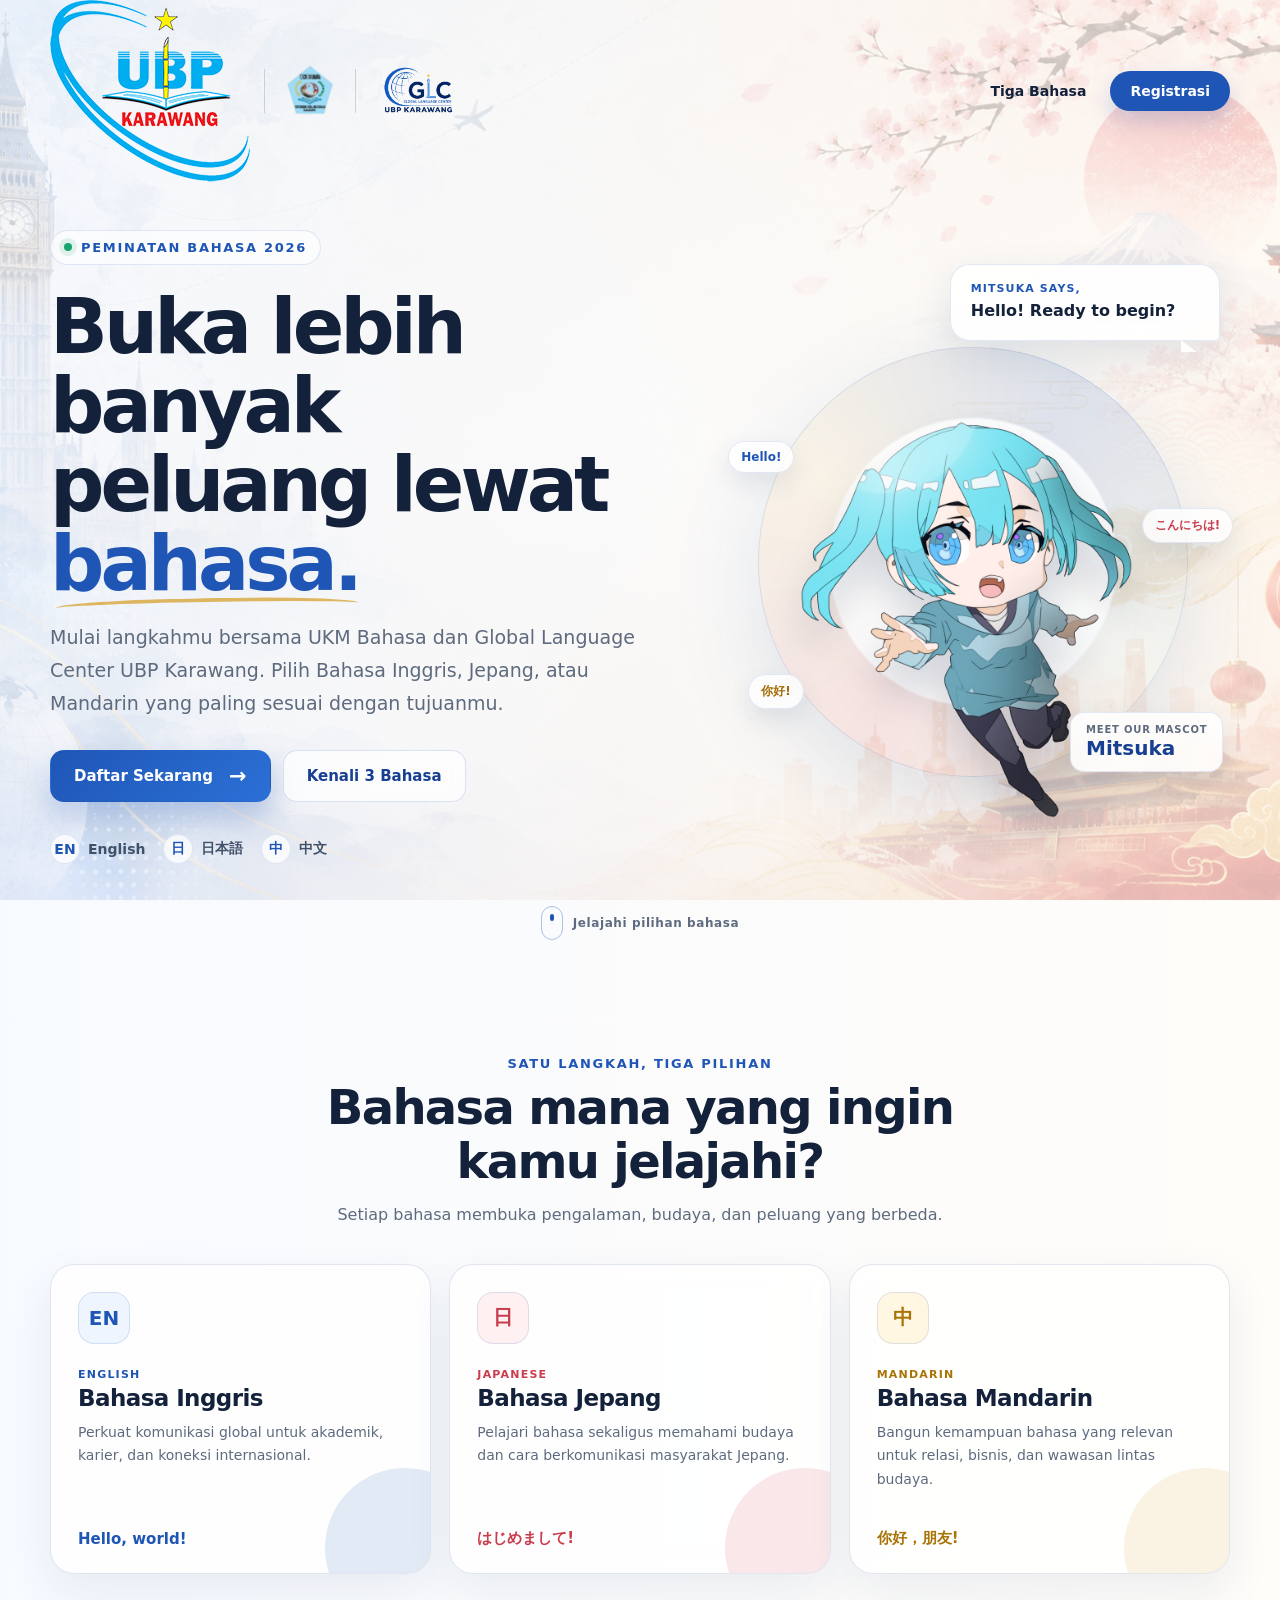
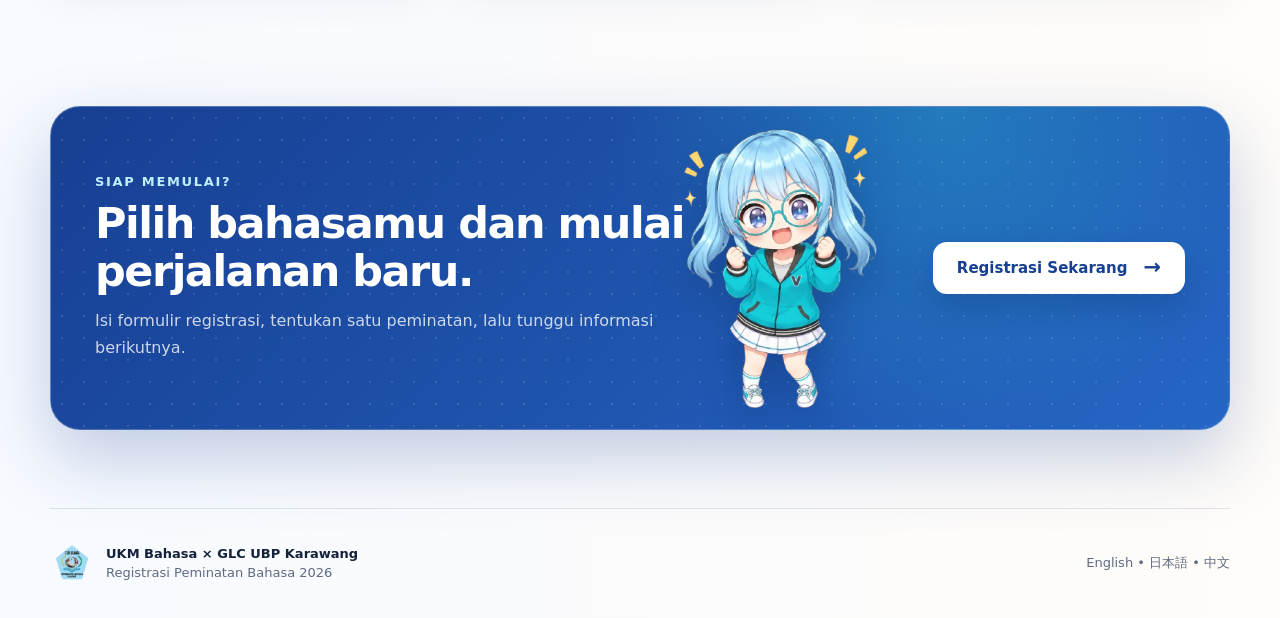
==== commit bd1c3167: "Update index.html" ====
--- a/index.html
+++ b/index.html
@@ -12,7 +12,9 @@
   <a class="skip-link" href="#mainContent">Lewati ke konten utama</a>
 
   <header class="site-header">
-    <a class="brand-lockup" href="index.html" aria-label="Beranda UKM Bahasa dan GLC UBP Karawang">
+    <a class="brand-lockup" href="index.html" aria-label="Beranda UBP Karawang, UKM Bahasa, dan GLC">
+      <img class="brand-logo brand-logo-ubp" src="assets/images/logo-ubp-karawang.png" alt="Logo Universitas Buana Perjuangan Karawang">
+      <span class="brand-divider" aria-hidden="true"></span>
       <img class="brand-logo brand-logo-ukm" src="assets/images/logo-ukm-bahasa.png" alt="Logo UKM Bahasa UBP Karawang">
       <span class="brand-divider" aria-hidden="true"></span>
       <img class="brand-logo brand-logo-glc" src="assets/images/logo-glc-ubp-karawang.png" alt="Logo Global Language Center UBP Karawang">
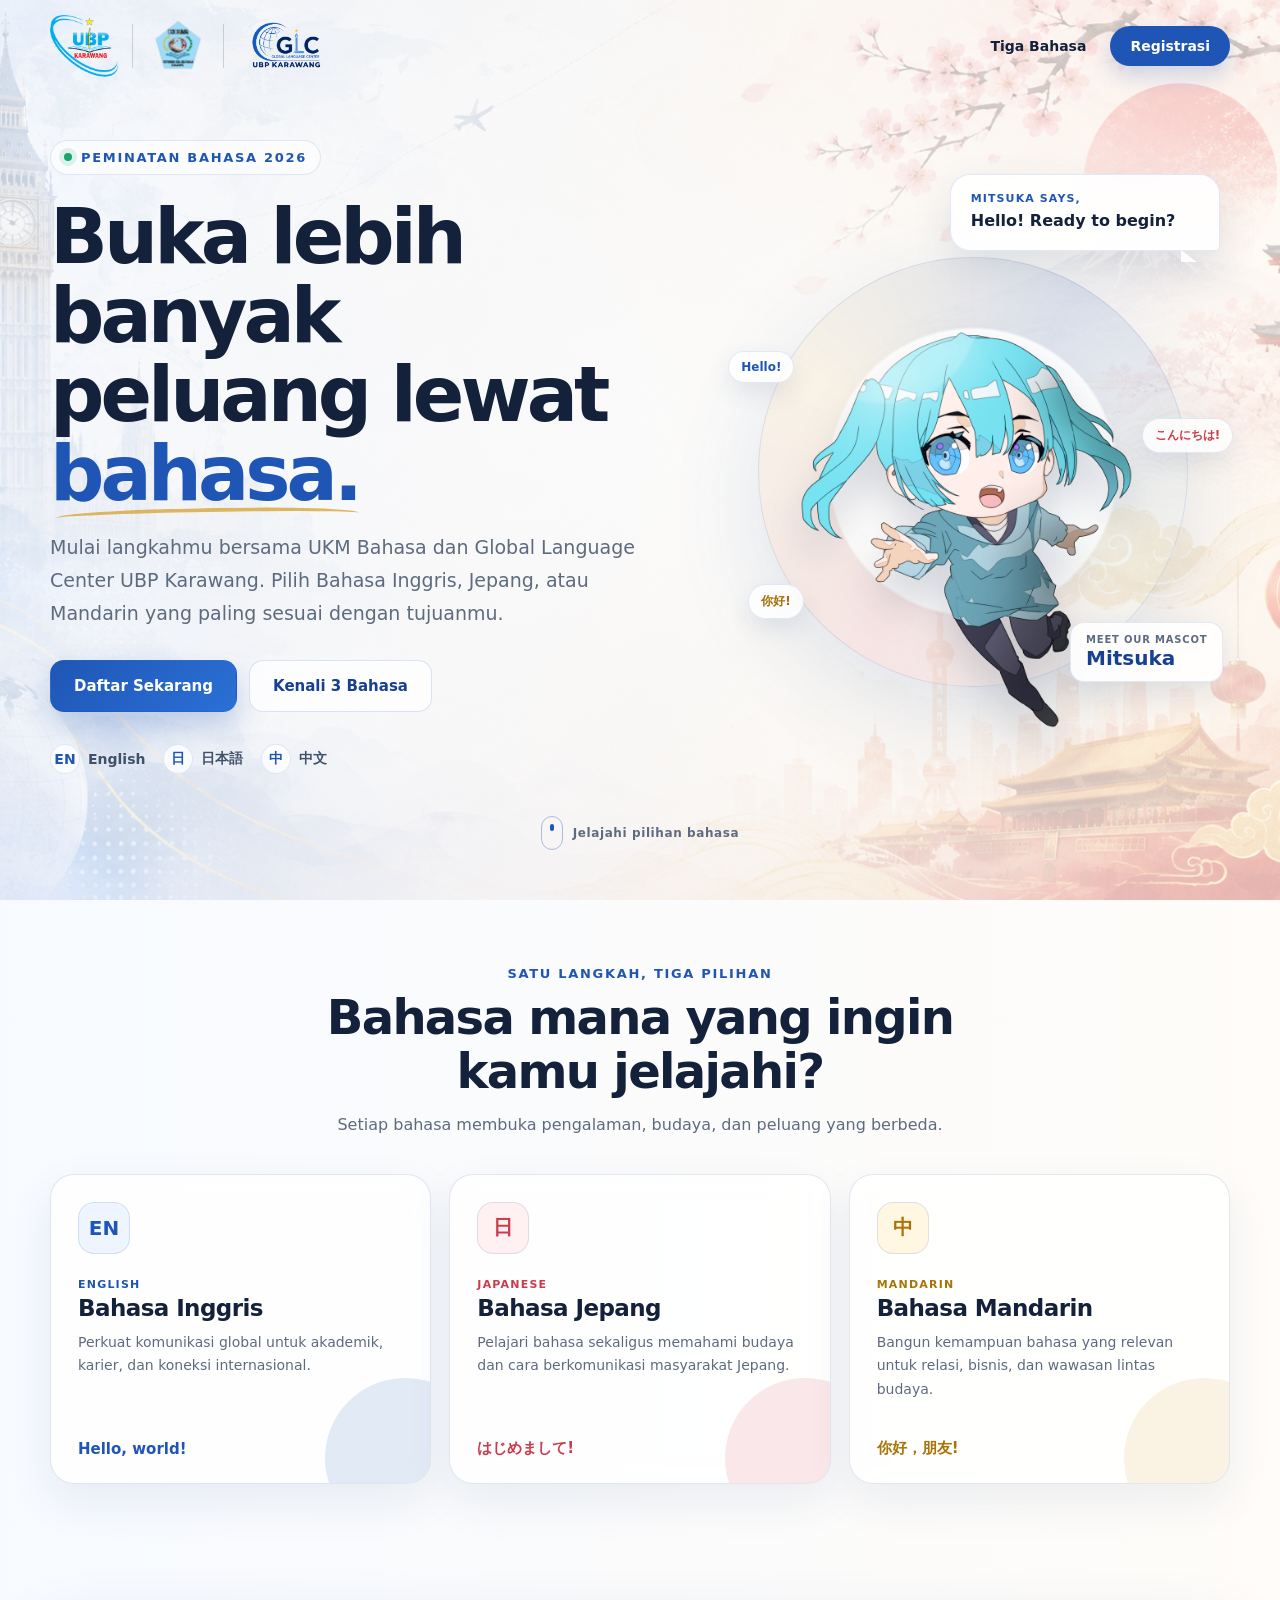
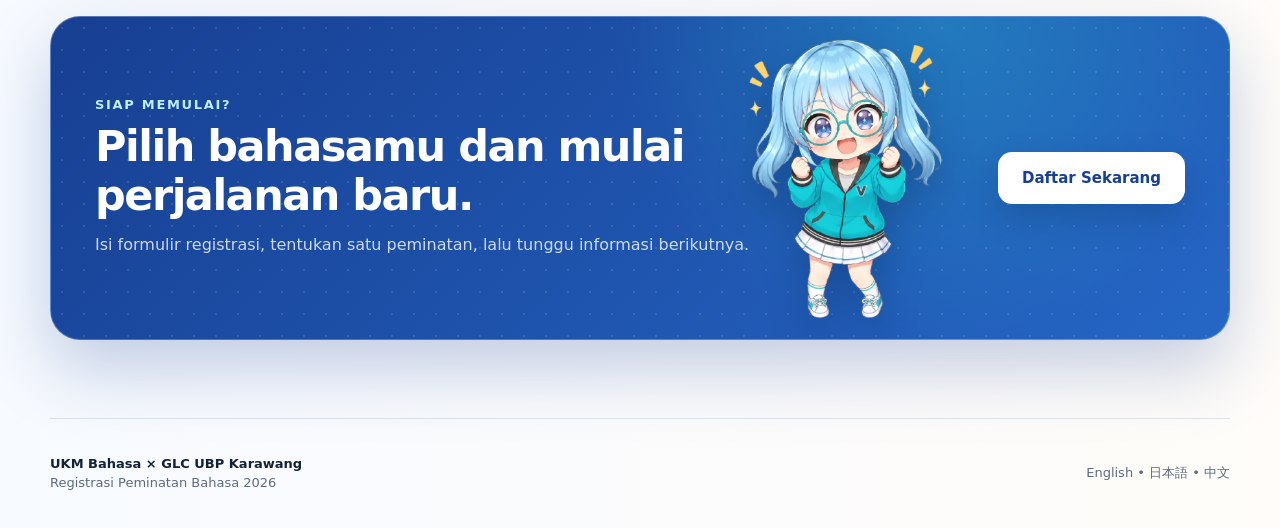
==== commit b08462a2: "Update index.html" ====
--- a/index.html
+++ b/index.html
@@ -6,7 +6,7 @@
   <meta name="description" content="Pendaftaran peminatan Bahasa Inggris, Jepang, dan Mandarin bersama UKM Bahasa dan Global Language Center UBP Karawang.">
   <meta name="theme-color" content="#173f92">
   <title>GLC UBP Karawang | Jelajahi Dunia Lewat Bahasa</title>
-  <link rel="stylesheet" href="assets/css/landing.css?v=2">
+  <link rel="stylesheet" href="assets/css/landing.css?v=5">
 </head>
 <body>
   <a class="skip-link" href="#mainContent">Lewati ke konten utama</a>
@@ -44,10 +44,7 @@
         </p>
 
         <div class="hero-actions">
-          <a class="button button-primary" href="registrasi.html">
-            Daftar Sekarang
-            <span aria-hidden="true">→</span>
-          </a>
+          <a class="button button-primary" href="registrasi.html">Daftar Sekarang</a>
           <a class="button button-secondary" href="#bahasa">Kenali 3 Bahasa</a>
         </div>
 
@@ -128,16 +125,12 @@
         <img src="assets/images/mitsuka-blue-cheer.png" alt="">
       </div>
 
-      <a class="button button-light" href="registrasi.html">
-        Registrasi Sekarang
-        <span aria-hidden="true">→</span>
-      </a>
+      <a class="button button-light" href="registrasi.html">Daftar Sekarang</a>
     </section>
   </main>
 
   <footer class="site-footer">
     <div class="footer-brand">
-      <img src="assets/images/logo-ukm-bahasa.png" alt="" aria-hidden="true">
       <p><strong>UKM Bahasa × GLC UBP Karawang</strong><br>Registrasi Peminatan Bahasa 2026</p>
     </div>
     <p>English • 日本語 • 中文</p>
--- a/assets/css/landing.css
+++ b/assets/css/landing.css
@@ -86,6 +86,14 @@
 .brand-logo {
   width: auto;
   object-fit: contain;
+  flex: 0 0 auto;
+}
+
+.brand-logo-ubp,
+.brand-logo-campus,
+.brand-lockup img[src$="/logo-ubp-karawang.png"] {
+  height: 62px;
+  max-width: 92px;
 }
 
 .brand-logo-ukm {
@@ -831,9 +839,30 @@
      Semua penyesuaian di blok ini tidak mengubah desktop.
      ========================================================= */
   body {
+    position: relative;
+    background: #f7faff;
+    overscroll-behavior-y: none;
+  }
+
+  /*
+   * Background portrait khusus mobile.
+   * Layer mengikuti viewport dan memakai 100% x 100% supaya ilustrasi
+   * di sisi kiri/kanan tidak terpotong pada layar HP yang tinggi.
+   */
+  body::before {
+    content: "";
+    position: fixed;
+    top: 0;
+    left: 0;
+    width: 100vw;
+    height: 100vh;
+    height: 100lvh;
+    z-index: 0;
+    pointer-events: none;
     background:
-      linear-gradient(rgba(247, 250, 255, 0.83), rgba(255, 250, 245, 0.79)),
-      url("../images/background-upt-bahasa-cultural.png") center top / cover;
+      url("../images/background-upt-bahasa-cultural-mobile-v2.webp") center / 100% 100% no-repeat;
+    opacity: 0.42;
+    filter: saturate(0.94) contrast(0.98);
   }
 
   .site-header,
@@ -849,6 +878,14 @@
 
   .brand-lockup {
     gap: 8px;
+    min-width: 0;
+  }
+
+  .brand-logo-ubp,
+  .brand-logo-campus,
+  .brand-lockup img[src$="/logo-ubp-karawang.png"] {
+    height: 46px;
+    max-width: 68px;
   }
 
   .brand-logo-ukm {
@@ -1082,13 +1119,24 @@
     gap: 8px;
   }
 
+  .brand-lockup {
+    gap: 6px;
+  }
+
+  .brand-logo-ubp,
+  .brand-logo-campus,
+  .brand-lockup img[src$="/logo-ubp-karawang.png"] {
+    height: 40px;
+    max-width: 60px;
+  }
+
   .brand-logo-ukm {
-    height: 41px;
+    height: 38px;
   }
 
   .brand-logo-glc {
-    height: 32px;
-    max-width: 94px;
+    height: 30px;
+    max-width: 82px;
   }
 
   .brand-divider {
@@ -1261,16 +1309,23 @@
 @media (max-width: 360px) {
   /* Pengaman tambahan untuk layar 320–360px. */
   .brand-lockup {
-    gap: 6px;
+    gap: 4px;
+  }
+
+  .brand-logo-ubp,
+  .brand-logo-campus,
+  .brand-lockup img[src$="/logo-ubp-karawang.png"] {
+    height: 35px;
+    max-width: 53px;
   }
 
   .brand-logo-ukm {
-    height: 37px;
+    height: 34px;
   }
 
   .brand-logo-glc {
-    height: 29px;
-    max-width: 84px;
+    height: 27px;
+    max-width: 74px;
   }
 
   .site-nav .nav-cta {
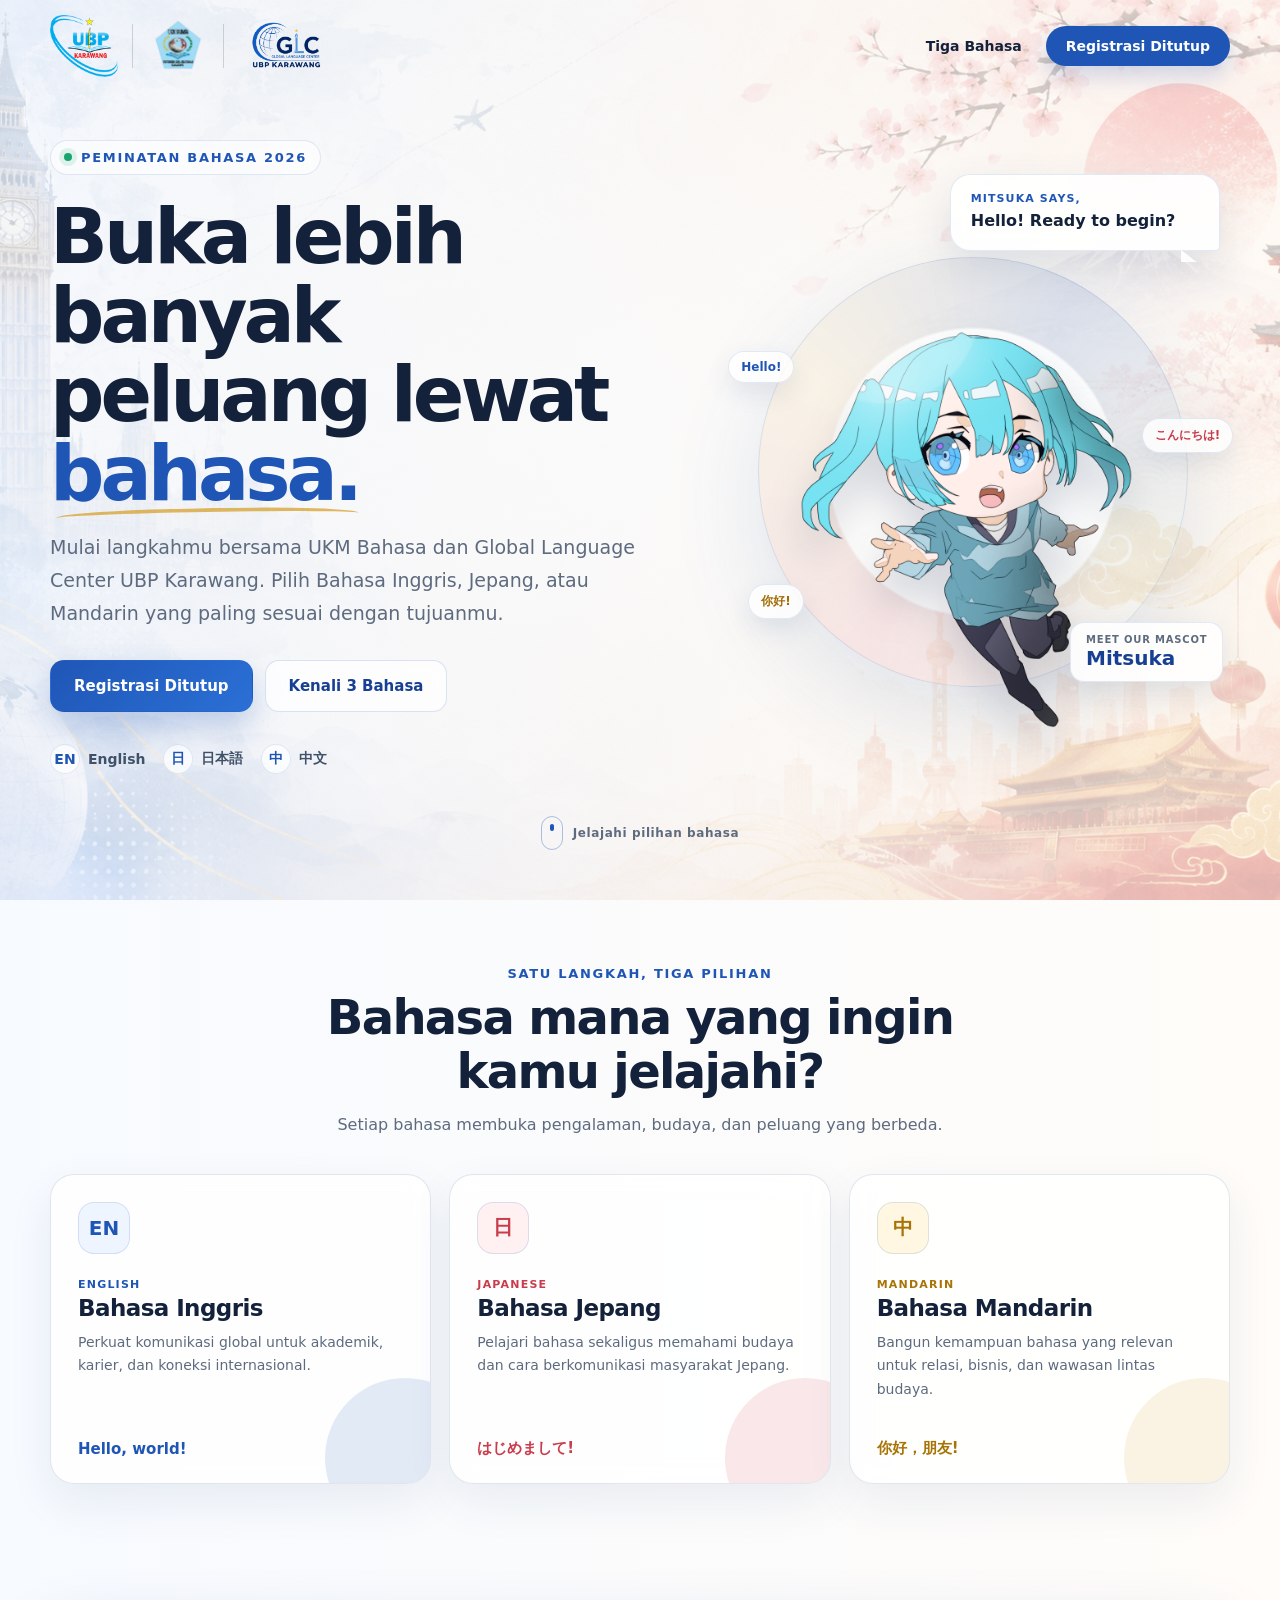
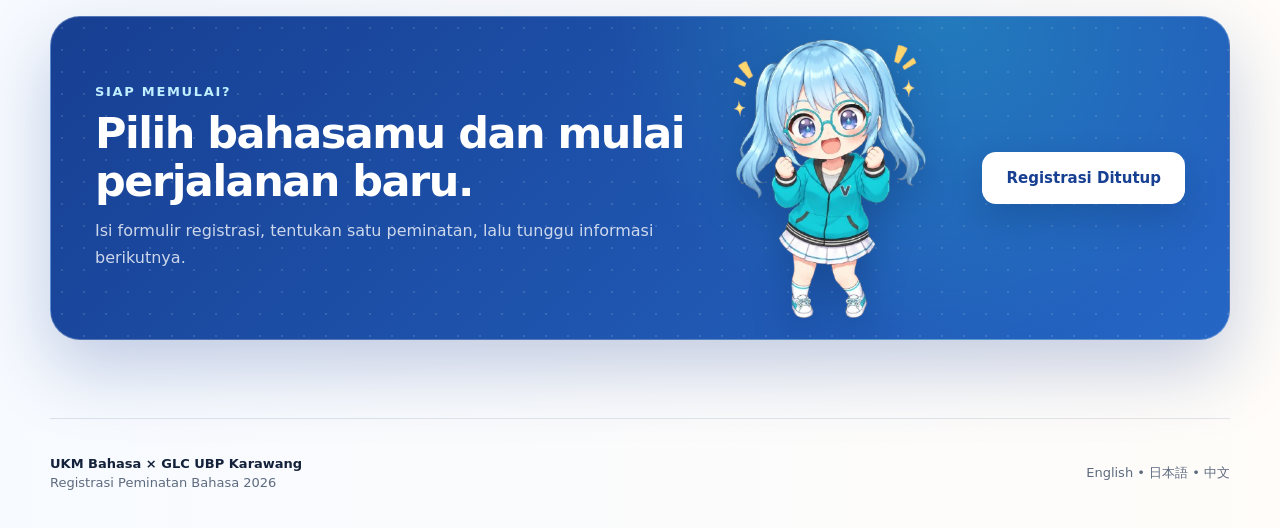
==== commit 0107046d: "Update index.html" ====
--- a/index.html
+++ b/index.html
@@ -137,5 +137,6 @@
   </footer>
 
   <script src="assets/js/landing.js"></script>
+  <script src="assets/js/registration-lock.js"></script>
 </body>
 </html>
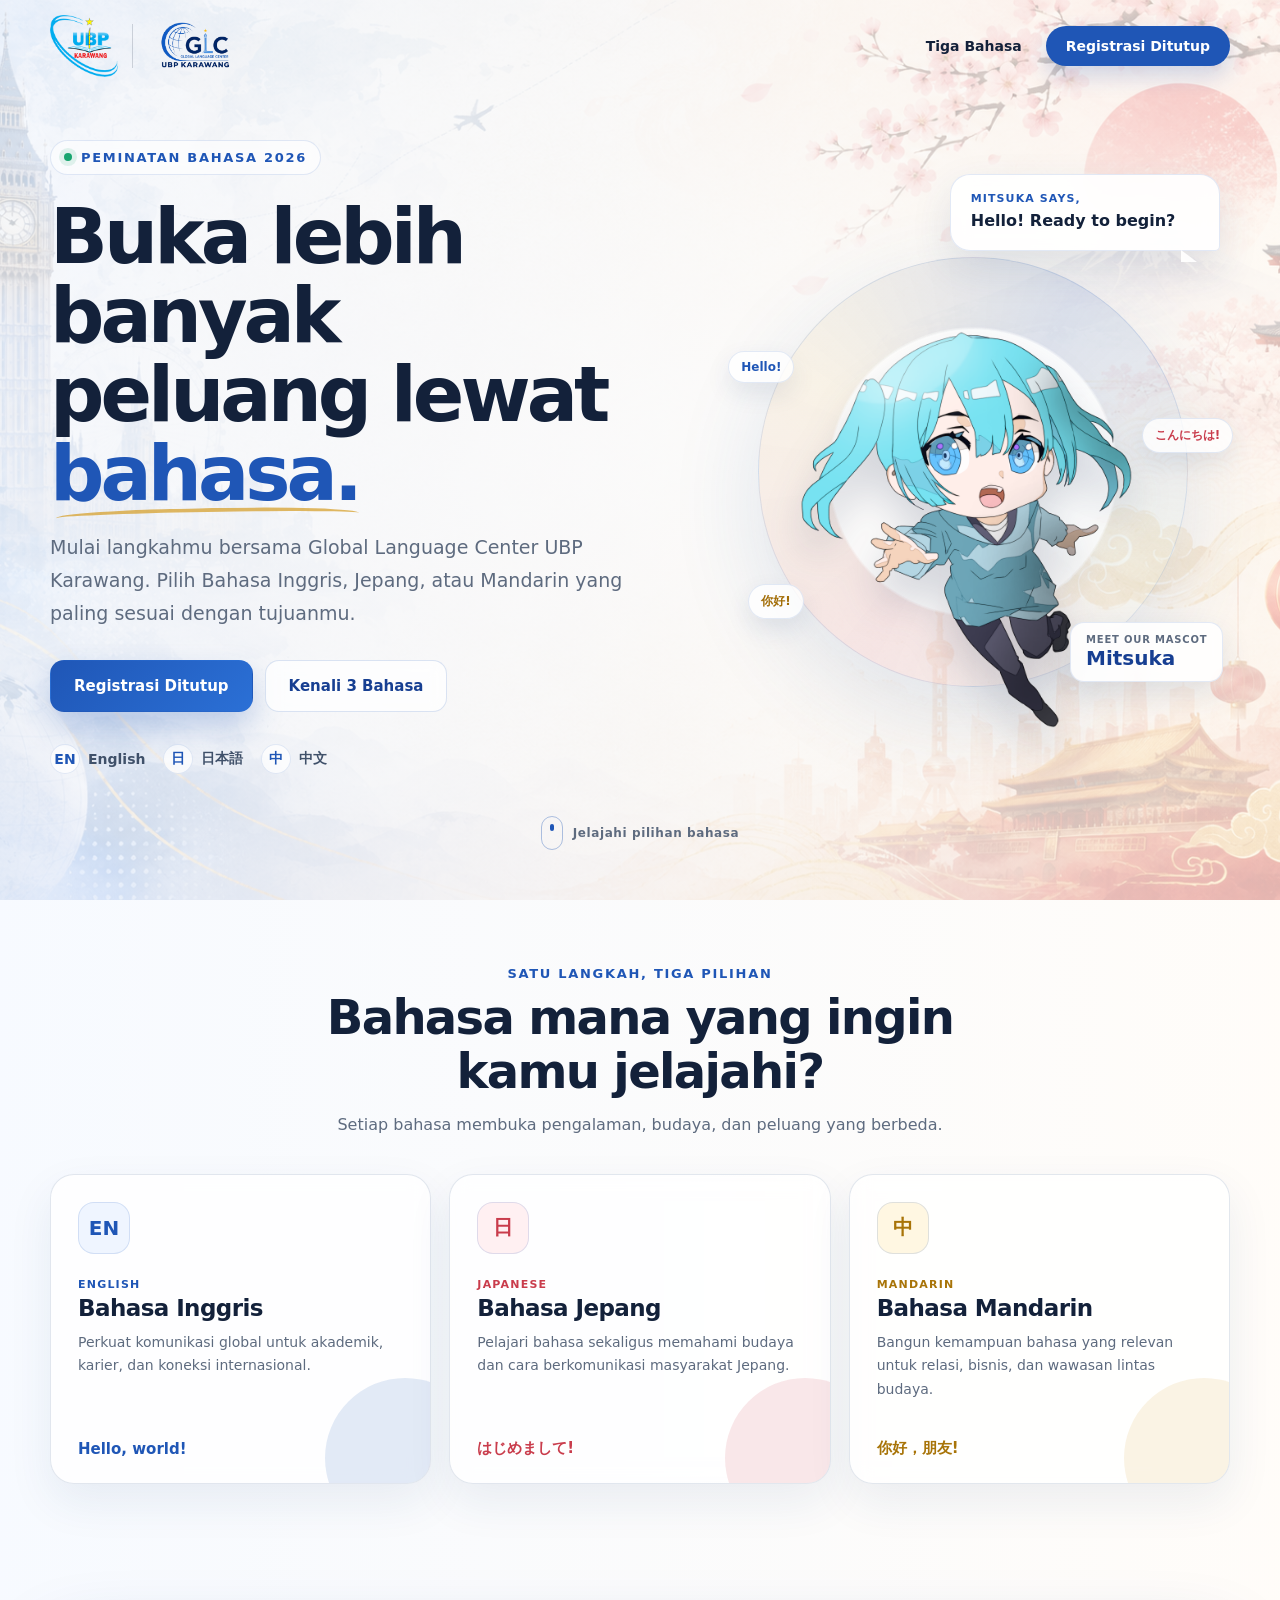
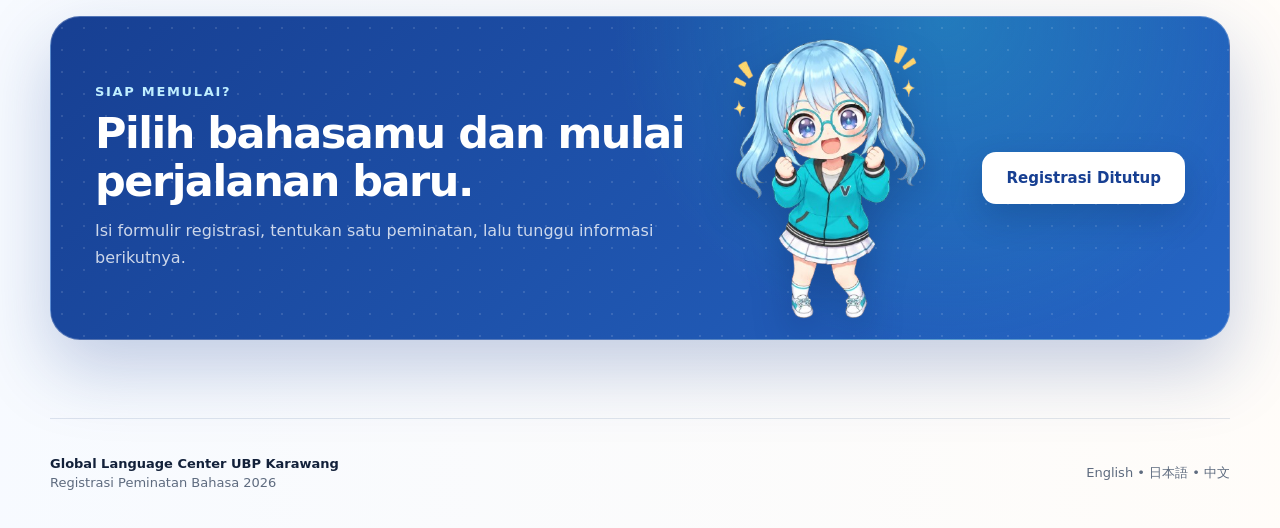
==== commit 5f3e462e: "Update index.html" ====
--- a/index.html
+++ b/index.html
@@ -3,7 +3,7 @@
 <head>
   <meta charset="UTF-8">
   <meta name="viewport" content="width=device-width, initial-scale=1.0">
-  <meta name="description" content="Pendaftaran peminatan Bahasa Inggris, Jepang, dan Mandarin bersama UKM Bahasa dan Global Language Center UBP Karawang.">
+  <meta name="description" content="Pendaftaran peminatan Bahasa Inggris, Jepang, dan Mandarin bersama Global Language Center UBP Karawang.">
   <meta name="theme-color" content="#173f92">
   <title>GLC UBP Karawang | Jelajahi Dunia Lewat Bahasa</title>
   <link rel="stylesheet" href="assets/css/landing.css?v=5">
@@ -12,12 +12,24 @@
   <a class="skip-link" href="#mainContent">Lewati ke konten utama</a>
 
   <header class="site-header">
-    <a class="brand-lockup" href="index.html" aria-label="Beranda UBP Karawang, UKM Bahasa, dan GLC">
-      <img class="brand-logo brand-logo-ubp" src="assets/images/logo-ubp-karawang.png" alt="Logo Universitas Buana Perjuangan Karawang">
+    <a
+      class="brand-lockup"
+      href="index.html"
+      aria-label="Beranda UBP Karawang dan Global Language Center"
+    >
+      <img
+        class="brand-logo brand-logo-ubp"
+        src="assets/images/logo-ubp-karawang.png"
+        alt="Logo Universitas Buana Perjuangan Karawang"
+      >
+
       <span class="brand-divider" aria-hidden="true"></span>
-      <img class="brand-logo brand-logo-ukm" src="assets/images/logo-ukm-bahasa.png" alt="Logo UKM Bahasa UBP Karawang">
-      <span class="brand-divider" aria-hidden="true"></span>
-      <img class="brand-logo brand-logo-glc" src="assets/images/logo-glc-ubp-karawang.png" alt="Logo Global Language Center UBP Karawang">
+
+      <img
+        class="brand-logo brand-logo-glc"
+        src="assets/images/logo-glc-ubp-karawang.png"
+        alt="Logo Global Language Center UBP Karawang"
+      >
     </a>
 
     <nav class="site-nav" aria-label="Navigasi utama">
@@ -39,13 +51,19 @@
         </h1>
 
         <p class="hero-description">
-          Mulai langkahmu bersama UKM Bahasa dan Global Language Center UBP Karawang.
-          Pilih Bahasa Inggris, Jepang, atau Mandarin yang paling sesuai dengan tujuanmu.
+          Mulai langkahmu bersama Global Language Center UBP Karawang.
+          Pilih Bahasa Inggris, Jepang, atau Mandarin yang paling sesuai
+          dengan tujuanmu.
         </p>
 
         <div class="hero-actions">
-          <a class="button button-primary" href="registrasi.html">Daftar Sekarang</a>
-          <a class="button button-secondary" href="#bahasa">Kenali 3 Bahasa</a>
+          <a class="button button-primary" href="registrasi.html">
+            Daftar Sekarang
+          </a>
+
+          <a class="button button-secondary" href="#bahasa">
+            Kenali 3 Bahasa
+          </a>
         </div>
 
         <div class="language-line" aria-label="Bahasa yang tersedia">
@@ -55,7 +73,10 @@
         </div>
       </div>
 
-      <div class="mascot-column reveal is-visible" aria-label="Mitsuka, maskot UKM Bahasa">
+      <div
+        class="mascot-column reveal is-visible"
+        aria-label="Mitsuka, maskot peminatan bahasa"
+      >
         <div class="speech-card" aria-live="polite">
           <span class="speech-kicker">Mitsuka says,</span>
           <strong id="mascotGreeting">Hello! Ready to begin?</strong>
@@ -63,10 +84,34 @@
 
         <div class="mascot-stage">
           <div class="mascot-halo" aria-hidden="true"></div>
-          <span class="floating-word floating-word-en" aria-hidden="true">Hello!</span>
-          <span class="floating-word floating-word-jp" aria-hidden="true">こんにちは!</span>
-          <span class="floating-word floating-word-cn" aria-hidden="true">你好!</span>
-          <img class="mascot-image" src="assets/images/mitsuka-wave.png" alt="Mitsuka melambaikan tangan">
+
+          <span
+            class="floating-word floating-word-en"
+            aria-hidden="true"
+          >
+            Hello!
+          </span>
+
+          <span
+            class="floating-word floating-word-jp"
+            aria-hidden="true"
+          >
+            こんにちは!
+          </span>
+
+          <span
+            class="floating-word floating-word-cn"
+            aria-hidden="true"
+          >
+            你好!
+          </span>
+
+          <img
+            class="mascot-image"
+            src="assets/images/mitsuka-wave.png"
+            alt="Mitsuka melambaikan tangan"
+          >
+
           <div class="mascot-name">
             <span>Meet our mascot</span>
             <strong>Mitsuka</strong>
@@ -80,11 +125,21 @@
       Jelajahi pilihan bahasa
     </div>
 
-    <section class="language-section" id="bahasa" aria-labelledby="languageTitle">
+    <section
+      class="language-section"
+      id="bahasa"
+      aria-labelledby="languageTitle"
+    >
       <div class="section-heading reveal">
         <p class="section-kicker">Satu langkah, tiga pilihan</p>
-        <h2 id="languageTitle">Bahasa mana yang ingin kamu jelajahi?</h2>
-        <p>Setiap bahasa membuka pengalaman, budaya, dan peluang yang berbeda.</p>
+
+        <h2 id="languageTitle">
+          Bahasa mana yang ingin kamu jelajahi?
+        </h2>
+
+        <p>
+          Setiap bahasa membuka pengalaman, budaya, dan peluang yang berbeda.
+        </p>
       </div>
 
       <div class="language-grid">
@@ -92,7 +147,12 @@
           <div class="language-icon" aria-hidden="true">EN</div>
           <p class="card-label">English</p>
           <h3>Bahasa Inggris</h3>
-          <p>Perkuat komunikasi global untuk akademik, karier, dan koneksi internasional.</p>
+
+          <p>
+            Perkuat komunikasi global untuk akademik, karier,
+            dan koneksi internasional.
+          </p>
+
           <span class="card-script">Hello, world!</span>
         </article>
 
@@ -100,16 +160,30 @@
           <div class="language-icon" aria-hidden="true">日</div>
           <p class="card-label">Japanese</p>
           <h3>Bahasa Jepang</h3>
-          <p>Pelajari bahasa sekaligus memahami budaya dan cara berkomunikasi masyarakat Jepang.</p>
-          <span class="card-script" lang="ja">はじめまして!</span>
+
+          <p>
+            Pelajari bahasa sekaligus memahami budaya dan cara
+            berkomunikasi masyarakat Jepang.
+          </p>
+
+          <span class="card-script" lang="ja">
+            はじめまして!
+          </span>
         </article>
 
         <article class="language-card card-mandarin reveal">
           <div class="language-icon" aria-hidden="true">中</div>
           <p class="card-label">Mandarin</p>
           <h3>Bahasa Mandarin</h3>
-          <p>Bangun kemampuan bahasa yang relevan untuk relasi, bisnis, dan wawasan lintas budaya.</p>
-          <span class="card-script" lang="zh">你好，朋友!</span>
+
+          <p>
+            Bangun kemampuan bahasa yang relevan untuk relasi,
+            bisnis, dan wawasan lintas budaya.
+          </p>
+
+          <span class="card-script" lang="zh">
+            你好，朋友!
+          </span>
         </article>
       </div>
     </section>
@@ -117,22 +191,39 @@
     <section class="cta-panel reveal" aria-labelledby="ctaTitle">
       <div class="cta-copy">
         <p class="section-kicker">Siap memulai?</p>
-        <h2 id="ctaTitle">Pilih bahasamu dan mulai perjalanan baru.</h2>
-        <p>Isi formulir registrasi, tentukan satu peminatan, lalu tunggu informasi berikutnya.</p>
+
+        <h2 id="ctaTitle">
+          Pilih bahasamu dan mulai perjalanan baru.
+        </h2>
+
+        <p>
+          Isi formulir registrasi, tentukan satu peminatan,
+          lalu tunggu informasi berikutnya.
+        </p>
       </div>
 
       <div class="cta-mascot" aria-hidden="true">
-        <img src="assets/images/mitsuka-blue-cheer.png" alt="">
-      </div>
-
-      <a class="button button-light" href="registrasi.html">Daftar Sekarang</a>
+        <img
+          src="assets/images/mitsuka-blue-cheer.png"
+          alt=""
+        >
+      </div>
+
+      <a class="button button-light" href="registrasi.html">
+        Daftar Sekarang
+      </a>
     </section>
   </main>
 
   <footer class="site-footer">
     <div class="footer-brand">
-      <p><strong>UKM Bahasa × GLC UBP Karawang</strong><br>Registrasi Peminatan Bahasa 2026</p>
+      <p>
+        <strong>Global Language Center UBP Karawang</strong>
+        <br>
+        Registrasi Peminatan Bahasa 2026
+      </p>
     </div>
+
     <p>English • 日本語 • 中文</p>
   </footer>
 
